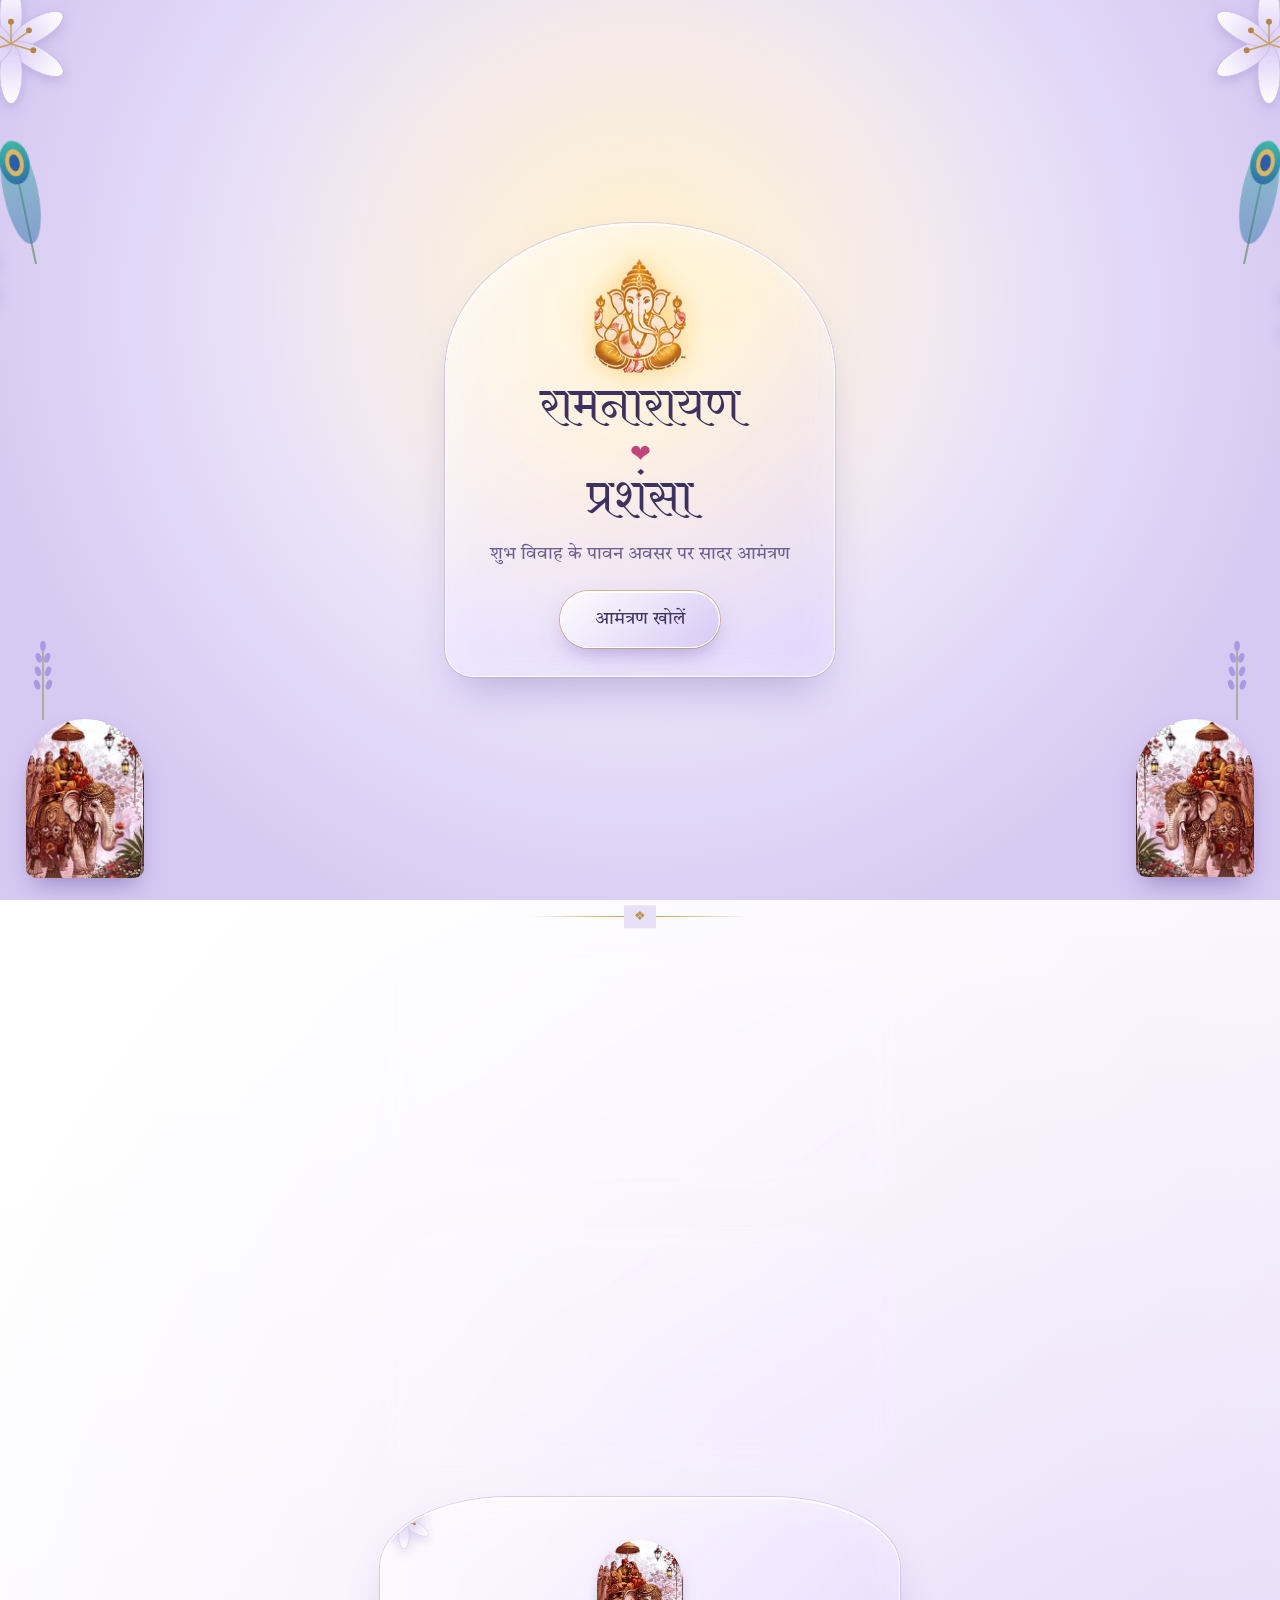
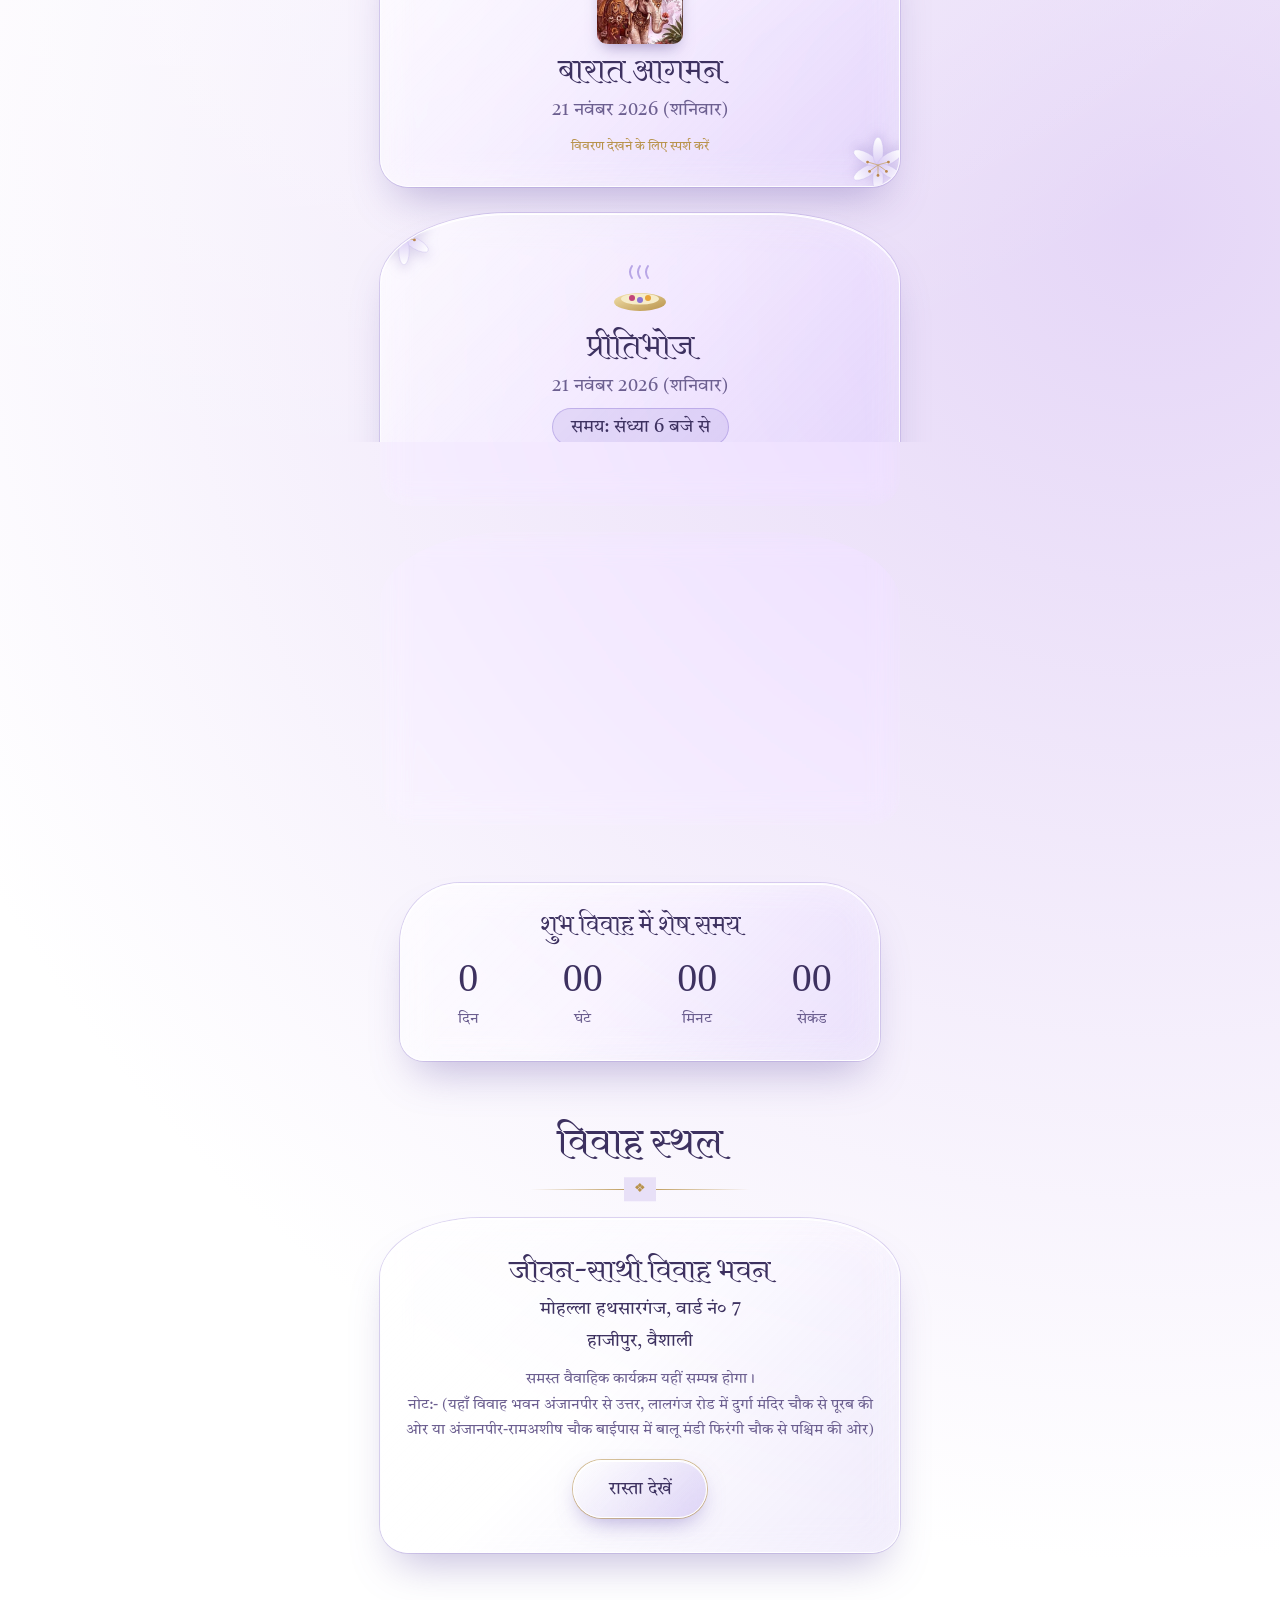
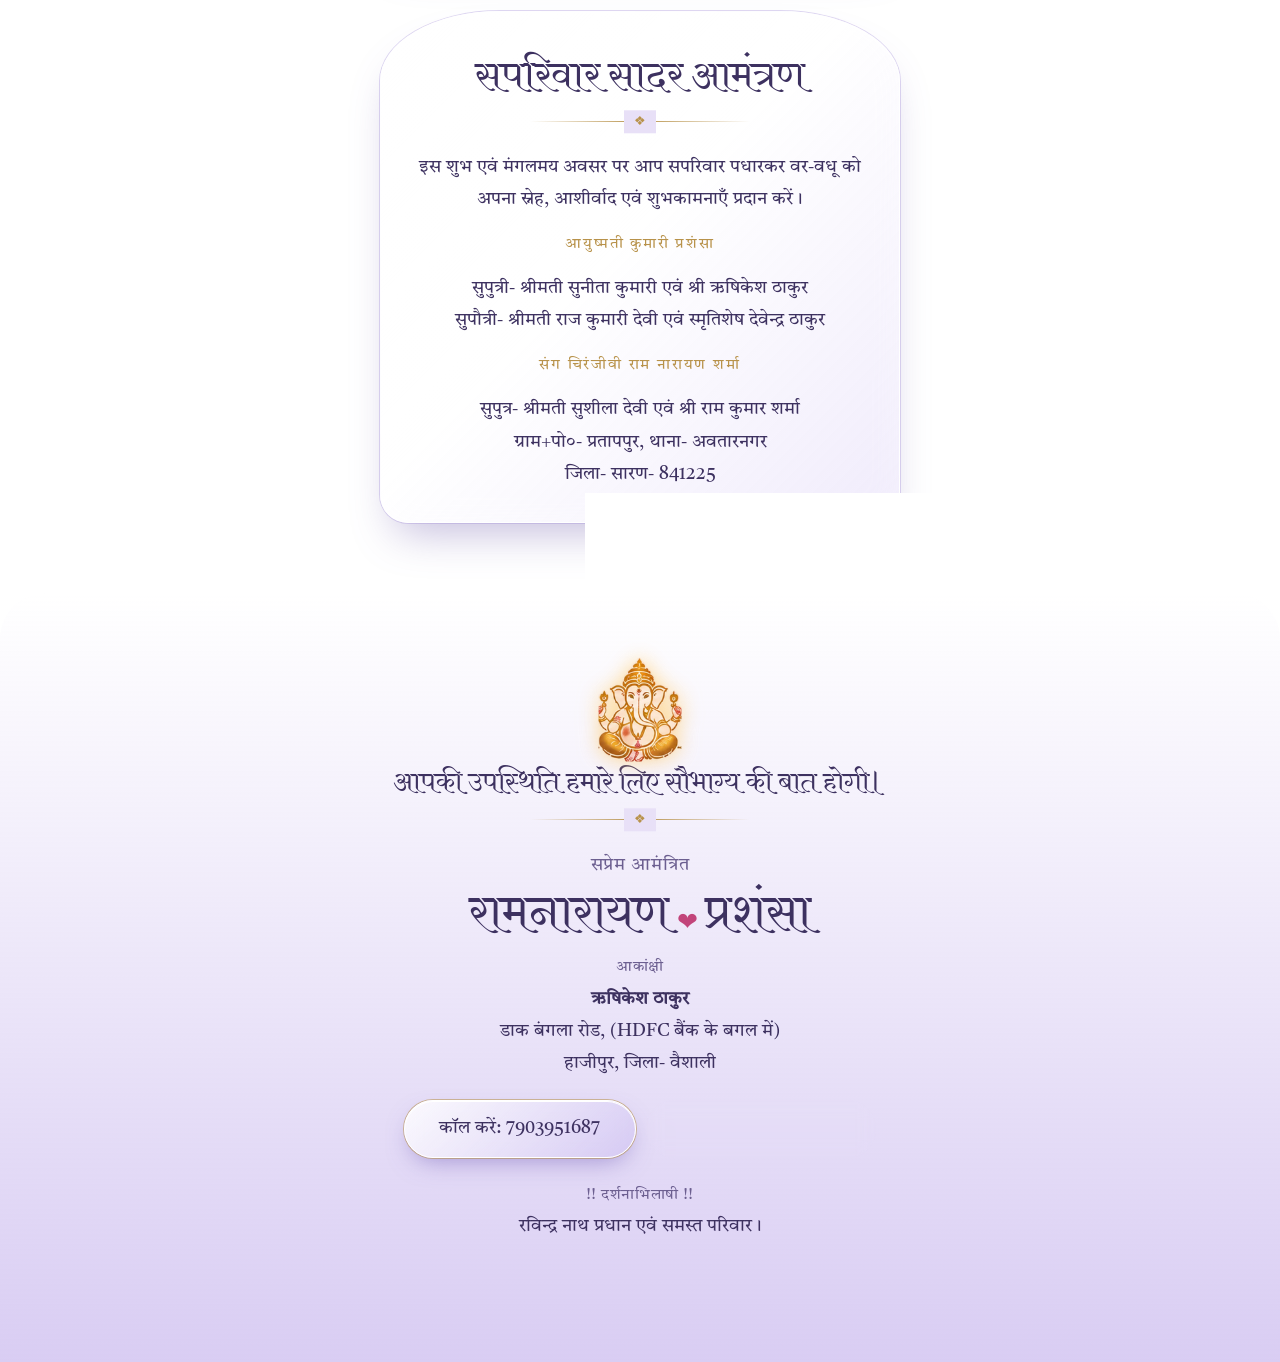
==== prashansa/index.html @ 002653e0 "add prashansa" ====
<!DOCTYPE html>
<html lang="hi">
<head>
<meta charset="utf-8">
<meta name="viewport" content="width=device-width, initial-scale=1, viewport-fit=cover">
<title>रामनारायण ❤ प्रशंसा – शुभ विवाह आमंत्रण</title>
<meta name="description" content="शुभ विवाह के पावन अवसर पर सादर आमंत्रण – रामनारायण ❤ प्रशंसा, 21 नवंबर 2026, हाजीपुर (वैशाली)।">
<meta name="theme-color" content="#d9cdf3">
<link rel="canonical" href="https://www.ramwedsprashansa.in/prashansa/">
<meta property="og:type" content="website">
<meta property="og:url" content="https://www.ramwedsprashansa.in/prashansa/">
<meta property="og:title" content="रामनारायण ❤ प्रशंसा – शुभ विवाह आमंत्रण">
<meta property="og:description" content="शुभ विवाह के पावन अवसर पर सादर आमंत्रण – 21 नवंबर 2026">
<meta property="og:image" content="https://www.ramwedsprashansa.in/prashansa/preview.jpg">
<meta property="og:image:type" content="image/jpeg"><meta property="og:image:width" content="1200"><meta property="og:image:height" content="630">
<meta name="twitter:card" content="summary_large_image">
<meta name="twitter:image" content="https://www.ramwedsprashansa.in/prashansa/preview.jpg">
<link href="https://fonts.googleapis.com/css2?family=Amita:wght@400;700&amp;family=Tiro+Devanagari+Hindi:ital@0;1&amp;display=swap" rel="stylesheet">
<link rel="stylesheet" href="style.css">
</head>
<body>
<svg width="0" height="0" style="position:absolute" aria-hidden="true"><defs>
 <linearGradient id="lg" x1="0" y1="0" x2="0" y2="1"><stop offset="0" stop-color="#fff"/><stop offset="1" stop-color="#d9cbf5"/></linearGradient>
 <linearGradient id="gd" x1="0" y1="0" x2="1" y2="1"><stop offset="0" stop-color="#f3e2ac"/><stop offset="1" stop-color="#b8924a"/></linearGradient>
 <linearGradient id="pg" x1="0" y1="0" x2="0" y2="1"><stop offset="0" stop-color="#3fb7a6"/><stop offset="1" stop-color="#2f6fa8"/></linearGradient>
 <linearGradient id="pb" x1="0" y1="0" x2="0" y2="1"><stop offset="0" stop-color="#3a8fd0"/><stop offset="1" stop-color="#2b4f9c"/></linearGradient>
 <symbol id="lily" viewBox="0 0 100 100"><g stroke="#c9bbee" stroke-width=".7" fill="url(#lg)"><ellipse cx="50" cy="26" rx="9" ry="24"/><ellipse cx="50" cy="26" rx="9" ry="24" transform="rotate(60 50 50)"/><ellipse cx="50" cy="26" rx="9" ry="24" transform="rotate(120 50 50)"/><ellipse cx="50" cy="26" rx="9" ry="24" transform="rotate(180 50 50)"/><ellipse cx="50" cy="26" rx="9" ry="24" transform="rotate(240 50 50)"/><ellipse cx="50" cy="26" rx="9" ry="24" transform="rotate(300 50 50)"/></g><g stroke="#c9a15a" stroke-width="1.2"><path d="M50 50V33M50 50L64 40M50 50L36 40M50 50L67 55M50 50L33 55"/></g><g fill="#b8844a"><circle cx="50" cy="32" r="2.4"/><circle cx="64.5" cy="39" r="2.4"/><circle cx="35.5" cy="39" r="2.4"/><circle cx="68" cy="55" r="2.4"/><circle cx="32" cy="55" r="2.4"/></g></symbol>
 <symbol id="lav" viewBox="0 0 40 100"><path d="M20 100V16" stroke="#8aa070" stroke-width="1.6"/><g fill="#a794e0"><ellipse cx="20" cy="12" rx="3.4" ry="6"/><ellipse cx="15" cy="26" rx="3.4" ry="6" transform="rotate(-20 15 26)"/><ellipse cx="25" cy="26" rx="3.4" ry="6" transform="rotate(20 25 26)"/><ellipse cx="14" cy="42" rx="3.4" ry="6" transform="rotate(-20 14 42)"/><ellipse cx="26" cy="42" rx="3.4" ry="6" transform="rotate(20 26 42)"/><ellipse cx="13" cy="58" rx="3.4" ry="6" transform="rotate(-20 13 58)"/><ellipse cx="27" cy="58" rx="3.4" ry="6" transform="rotate(20 27 58)"/></g></symbol>
 <symbol id="fea" viewBox="0 0 40 120"><path d="M20 120V30" stroke="#6f9a7a" stroke-width="1.4"/><ellipse cx="20" cy="56" rx="15" ry="46" fill="url(#pg)" opacity=".5"/><ellipse cx="20" cy="30" rx="13" ry="19" fill="url(#pg)"/><ellipse cx="20" cy="30" rx="8" ry="12" fill="#d9b765"/><ellipse cx="20" cy="30" rx="4.5" ry="7.5" fill="#2b5fa8"/></symbol>
</defs></svg>

<div id="bar"></div><div id="petals" aria-hidden="true"></div><div id="bfl" aria-hidden="true"></div>

<section id="intro" aria-label="स्वागत">
  <svg class="lily l1"><use href="#lily"/></svg><svg class="lily l2"><use href="#lily"/></svg><svg class="lily l3"><use href="#lily"/></svg><svg class="lily l4"><use href="#lily"/></svg>
  <svg class="lv a" aria-hidden="true"><use href="#lav"/></svg><svg class="lv b" aria-hidden="true"><use href="#lav"/></svg>
  <svg class="fe a" aria-hidden="true"><use href="#fea"/></svg><svg class="fe b" aria-hidden="true"><use href="#fea"/></svg>
  <img class="el a" src="assets/baraat.webp" alt=""><img class="el b" src="assets/baraat.webp" alt="">
  <div class="stage" id="s1">
    <div class="archf glass">
      <img class="gg" src="assets/ganesha-gold.webp" alt="श्री गणेश">
      <h1 class="names"><span>रामनारायण</span><i>❤</i><span>प्रशंसा</span></h1>
      <p class="wel">शुभ विवाह के पावन अवसर पर सादर आमंत्रण</p>
      <button class="btn" id="openBtn" type="button">आमंत्रण खोलें</button>
    </div>
  </div>
  <div class="stage" id="s2" hidden>
    <div class="scard glass">
      <img class="wm" src="assets/ganesha-gold.webp" alt="">
      <h2>हमारे शुभ विवाह की तिथि जानने के लिए यहाँ स्पर्श करें</h2>
      <div class="scratch" id="sc"><div class="reveal"><small>शुभ विवाह</small><b>21 नवंबर 2026</b><span>शनिवार</span></div><canvas id="cv" aria-label="खुरचकर तिथि देखें"></canvas></div>
      <button class="ln" id="rvBtn" type="button">तिथि दिखाएँ</button>
      <div id="after"><p>आइए, इस शुभ अवसर के साक्षी बनें</p><button class="btn" id="full" type="button">पूरा निमंत्रण देखें</button></div>
    </div>
  </div>
</section>

<header class="hero" id="top">
  <img class="gg2 rv" src="assets/ganesha-gold.webp" alt="श्री गणेश">
  <p class="sm rv">श्री गणेशाय नमः</p>
  <h2 class="big rv">सादर आमंत्रण</h2>
  <div class="stg rv">
    <div class="pk a" id="pka"></div><div class="pk b" id="pkb"></div>
    <div class="panel glass" id="panel">
      <h1 class="names"><span data-land>रामनारायण</span><i data-land>❤</i><span data-land>प्रशंसा</span></h1>
      <p>दो दिलों के पावन मिलन के शुभ अवसर पर आपकी गरिमामयी उपस्थिति एवं शुभाशीर्वाद सादर प्रार्थनीय है।</p>
    </div>
  </div>
</header>
<div class="sky" aria-hidden="true"></div>

<nav aria-label="भाग चुनें"><a href="#events">कार्यक्रम</a><a href="#venue">विवाह स्थल</a><a href="#family">परिवार</a></nav>

<main>
  <section class="sec" id="events">
    <h2 class="ttl rv">वधू पक्ष के मांगलिक कार्यक्रम</h2><div class="dv"></div>
    <div class="fns" id="fns"></div>
  </section>
  <section class="sec" id="count">
    <div class="cdp glass rv"><h3 class="big" style="font-size:24px">शुभ विवाह में शेष समय</h3>
      <div class="cd" role="timer" aria-live="off"><div><b id="cd">0</b><span>दिन</span></div><div><b id="ch">0</b><span>घंटे</span></div><div><b id="cm">0</b><span>मिनट</span></div><div><b id="cs">0</b><span>सेकंड</span></div></div></div>
  </section>
  <section class="sec" id="venue">
    <h2 class="ttl rv">विवाह स्थल</h2><div class="dv"></div>
    <article class="ven glass rv"><h3>जीवन-साथी विवाह भवन</h3>
      <p>मोहल्ला हथसारगंज, वार्ड नं० 7<br>हाजीपुर, वैशाली</p>
      <p class="n">समस्त वैवाहिक कार्यक्रम यहीं सम्पन्न होगा।<br>नोट:- (यहाँ विवाह भवन अंजानपीर से उत्तर, लालगंज रोड में दुर्गा मंदिर चौक से पूरब की ओर या अंजानपीर-रामअशीष चौक बाईपास में बालू मंडी फिरंगी चौक से पश्चिम की ओर)</p>
      <a class="btn" id="dir" target="_blank" rel="noopener" href="#">रास्ता देखें</a></article>
  </section>
  <section class="sec" id="family">
    <article class="fam glass rv"><h2 class="ttl">सपरिवार सादर आमंत्रण</h2><div class="dv"></div>
      <p>इस शुभ एवं मंगलमय अवसर पर आप सपरिवार पधारकर वर-वधू को अपना स्नेह, आशीर्वाद एवं शुभकामनाएँ प्रदान करें।</p>
      <small>आयुष्मती कुमारी प्रशंसा</small><p>सुपुत्री- श्रीमती सुनीता कुमारी एवं श्री ऋषिकेश ठाकुर<br>सुपौत्री- श्रीमती राज कुमारी देवी एवं स्मृतिशेष देवेन्द्र ठाकुर</p>
      <small>संग चिरंजीवी राम नारायण शर्मा</small><p>सुपुत्र- श्रीमती सुशीला देवी एवं श्री राम कुमार शर्मा<br>ग्राम+पो०- प्रतापपुर, थाना- अवतारनगर<br>जिला- सारण- 841225</p>
    </article>
  </section>
</main>

<footer class="close">
  <img class="gg2 rv" src="assets/ganesha-gold.webp" alt="श्री गणेश">
  <h2 class="big rv" style="font-size:26px">आपकी उपस्थिति हमारे लिए सौभाग्य की बात होगी।</h2>
  <div class="dv"></div>
  <p class="sm rv">सप्रेम आमंत्रित</p>
  <h1 class="names rv"><span>रामनारायण</span><i>❤</i><span>प्रशंसा</span></h1>
  <p class="rv"><small class="sm">आकांक्षी</small><br><b>ऋषिकेश ठाकुर</b><br>डाक बंगला रोड, (HDFC बैंक के बगल में)<br>हाजीपुर, जिला- वैशाली</p>
  <div class="acts rv" id="acts"></div>
  <p class="rv"><small class="sm">!! दर्शनाभिलाषी !!</small><br>रविन्द्र नाथ प्रधान एवं समस्त परिवार।</p>
</footer>

<button id="cue" type="button" aria-label="नीचे जाएँ" hidden><span>नीचे देखें</span><svg width="22" height="22" viewBox="0 0 24 24" fill="none" stroke="currentColor" stroke-width="2.2" stroke-linecap="round" stroke-linejoin="round" aria-hidden="true"><path d="M6 7l6 6 6-6M6 13l6 6 6-6"/></svg></button>
<button id="mus" type="button" aria-label="संगीत चलाएँ" hidden>🔇</button>
<script src="script.js"></script>
</body>
</html>
---- prashansa/style.css ----
/* प्रशंसा संग रामनारायण – वधू पक्ष | lavender glass theme. Edit colours in :root */
:root{--lav:#e9e2f8;--lav2:#d9cdf3;--vio:#8c75d4;--plum:#3d3160;--soft:#6c5f90;--gold:#b8924a;--rose:#c2447a;
--hd:"Amita","Tiro Devanagari Hindi",Georgia,serif;--tx:"Tiro Devanagari Hindi","Noto Serif Devanagari",Georgia,serif;
color-scheme:light;box-sizing:border-box;padding-top:env(safe-area-inset-top,0px);padding-bottom:env(safe-area-inset-bottom,0px)}
*,*::before,*::after{box-sizing:inherit}
html{scroll-behavior:smooth;scroll-padding-top:64px;overflow-x:hidden}
body{margin:0;font:400 18px/1.8 var(--tx);color:var(--plum);overflow-x:hidden;background:radial-gradient(circle at 15% 8%,#fff 0,transparent 40%),radial-gradient(circle at 90% 40%,#e5d6f7 0,transparent 45%),linear-gradient(180deg,#efe9fb,#e2d9f5 50%,#f1ecfb) fixed}
h1,h2,h3,p{margin:0}
:focus-visible{outline:3px solid var(--vio);outline-offset:3px}
.glass{position:relative;overflow:hidden;background:linear-gradient(135deg,rgba(255,255,255,.62),rgba(255,255,255,.14) 46%,rgba(206,190,244,.3));backdrop-filter:blur(14px) saturate(1.3);-webkit-backdrop-filter:blur(14px) saturate(1.3);border:1px solid rgba(255,255,255,.85);box-shadow:inset 0 1px 0 #fff,inset 0 0 34px rgba(255,255,255,.3),0 0 0 1px rgba(160,140,215,.35),0 24px 44px -16px rgba(100,80,165,.4)}
.glass::after{content:"";position:absolute;top:-20%;bottom:-20%;left:-60%;width:40%;background:linear-gradient(100deg,transparent,rgba(255,255,255,.55),transparent);transform:skewX(-18deg);animation:sweep 7s ease-in-out infinite;pointer-events:none}
@keyframes sweep{0%,55%{left:-60%}100%{left:130%}}
.btn{display:inline-block;padding:.65em 1.9em;border-radius:999px;font:inherit;font-size:18px;color:var(--plum);text-decoration:none;cursor:pointer;background:linear-gradient(135deg,rgba(255,255,255,.85),rgba(200,185,240,.5));border:1px solid #fff;box-shadow:0 0 0 1px rgba(184,146,74,.55),0 10px 24px -8px rgba(106,85,181,.55),inset 0 1px 0 #fff;backdrop-filter:blur(8px);transition:transform .2s}
.btn:active{transform:scale(.96)}
/* ===== intro ===== */
#intro{user-select:none;-webkit-user-select:none;position:fixed;inset:0;z-index:60;overflow:hidden;display:grid;place-items:center;background:radial-gradient(circle at 50% 34%,#fff 0,#efe8fc 34%,#d6c9f2 78%);transition:opacity 1.2s,transform 1.2s,filter 1.2s}
#intro::before{content:"";position:absolute;inset:0;background:radial-gradient(circle at 50% 30%,rgba(255,232,180,.65),transparent 46%);animation:fadein 2.2s both}
#intro.leave{opacity:0;transform:scale(1.12);filter:blur(10px);pointer-events:none}#intro.gone{display:none}
.stage{position:relative;z-index:3;width:min(92vw,390px);text-align:center;transition:opacity .7s,transform .7s,filter .7s}
.stage.out{opacity:0;transform:scale(.94);filter:blur(6px);pointer-events:none}.stage[hidden]{display:none}
.archf{padding:34px 20px 28px;border-radius:190px 190px 28px 28px/150px 150px 28px 28px;animation:rise 1.2s .2s both}
.gg{display:block;width:92px;margin:0 auto 6px;animation:rise 1.4s .5s both,aura 3.5s 2s ease-in-out infinite alternate;filter:drop-shadow(0 0 12px rgba(255,205,110,.8))}
.names{font:400 clamp(34px,10.5vw,46px)/1.3 var(--hd);color:var(--plum);margin:.1em 0}
.names span{display:block;animation:rise 1.2s 1.7s both}.names span+i+span{animation-delay:2.1s}
.names i{display:block;font-style:normal;font-size:.55em;color:var(--rose);animation:beat 1.6s 2.4s ease-in-out infinite}
.wel{color:var(--soft);margin:.4em 0 1.1em;animation:rise 1.2s 2.5s both}
.stage .btn{animation:rise 1.2s 3s both}
.lily{position:absolute;width:clamp(74px,23vw,124px);height:auto;aspect-ratio:1;z-index:2;animation:bloom 1.8s both;filter:drop-shadow(0 4px 6px rgba(110,90,170,.25))}
.l1{top:-2vh;left:-4vw;animation-delay:1s}.l2{top:-2vh;right:-4vw;animation-delay:1.2s}.l3{top:26%;left:-6vw;width:clamp(50px,15vw,84px);animation-delay:1.5s}.l4{top:30%;right:-6vw;width:clamp(50px,15vw,84px);animation-delay:1.7s}
.lv{position:absolute;bottom:20%;width:34px;height:84px;opacity:.9;z-index:2;animation:bloom 2s 2s both}.lv.a{left:2vw}.lv.b{right:2vw}
.fe{position:absolute;top:14%;width:46px;height:138px;z-index:2;transform-origin:50% 100%;animation:fadein 2s 1.4s both,fsway 6s ease-in-out infinite alternate}.fe.a{left:1vw;rotate:-12deg}.fe.b{right:1vw;rotate:12deg;scale:-1 1}
.el{position:absolute;bottom:2.5vh;width:clamp(78px,24vw,118px);z-index:2;border-radius:60px 60px 10px 10px;box-shadow:0 12px 24px -8px rgba(80,60,140,.5);transform-origin:50% 100%;animation:fadein 2s 2.2s both,esway 5s ease-in-out infinite alternate}.el.a{left:2vw}.el.b{right:2vw;scale:-1 1}
.scard{padding:30px 22px 26px;border-radius:40px 40px 28px 28px}
.scard h2{font:400 21px/1.5 var(--hd);margin-bottom:12px}
.wm{position:absolute;left:50%;top:50%;width:62%;translate:-50% -50%;opacity:.1;pointer-events:none}
.scratch{position:relative;width:min(70vw,280px);height:150px;margin:6px auto 4px;border-radius:20px;overflow:hidden;box-shadow:0 0 0 2px rgba(184,146,74,.6),0 12px 26px -10px rgba(80,60,140,.5)}
.reveal{position:absolute;inset:0;display:flex;flex-direction:column;align-items:center;justify-content:center;background:radial-gradient(circle,#fff,#efe6ff);line-height:1.35}
.reveal small{color:var(--rose);letter-spacing:.1em}.reveal b{font:400 30px/1.3 var(--hd)}.reveal span{color:var(--soft)}
#cv{position:absolute;inset:0;width:100%;height:100%;touch-action:none;cursor:grab;transition:opacity .8s}
.scratch.done{animation:zoom 1.2s ease both}
.pt{position:absolute;left:50%;top:50%;width:7px;height:7px;border-radius:50%;background:radial-gradient(#fff,#e3bd68);animation:burst 1.4s ease-out forwards;pointer-events:none}
#after{margin-top:14px;display:none}#after.show{display:block;animation:rise 1s both}#after .btn{animation:none}#after p{margin-bottom:12px}
.ln{background:none;border:0;color:var(--soft);text-decoration:underline;font:inherit;font-size:15px;padding:8px;cursor:pointer}
@keyframes fadein{from{opacity:0}}@keyframes rise{from{opacity:0;translate:0 18px;filter:blur(4px)}}
@keyframes bloom{from{opacity:0;scale:.2;rotate:-40deg}}@keyframes aura{to{filter:drop-shadow(0 0 22px rgba(255,205,110,1))}}
@keyframes beat{50%{scale:1.25}}@keyframes zoom{40%{scale:1.1}}@keyframes burst{to{opacity:0;transform:translate(var(--x),var(--y)) scale(.4)}}
@keyframes fsway{to{rotate:-2deg}}@keyframes esway{to{rotate:1.6deg;translate:0 -3px}}
/* ===== page ===== */
#bar{position:fixed;left:0;top:0;height:3px;width:0;background:linear-gradient(90deg,var(--vio),var(--gold));z-index:50}
#petals{position:fixed;inset:0;overflow:hidden;pointer-events:none;z-index:2}
.pl{position:absolute;top:-30px;opacity:0;border-radius:70% 0 70% 0;animation:pf linear infinite}
@keyframes pf{0%{transform:translate3d(0,-5vh,0) rotate(0);opacity:0}12%{opacity:.5}88%{opacity:.35}100%{transform:translate3d(var(--dx),108vh,0) rotate(var(--r));opacity:0}}
#bfl{position:fixed;inset:0;pointer-events:none;z-index:3}
.bf{position:absolute;left:0;top:0;width:46px;height:46px;padding:6px;pointer-events:auto;cursor:pointer;touch-action:manipulation;will-change:transform}
.bf svg{display:block;width:100%;height:100%;color:var(--c)}
.wl,.wr{transform-box:view-box;transform-origin:20px 20px;animation:flap .24s ease-in-out infinite alternate}@keyframes flap{to{transform:scaleX(.28)}}
.bf.rest .wl,.bf.rest .wr{animation-duration:.9s}
.hero,main,footer{position:relative;z-index:1}
.hero{max-width:560px;margin:0 auto;padding:40px 22px 90px;text-align:center;overflow-x:clip}
.sky{height:110px;margin-top:-110px;position:relative;z-index:0;pointer-events:none;background:url("data:image/svg+xml,%3Csvg xmlns='http://www.w3.org/2000/svg' viewBox='0 0 400 120' preserveAspectRatio='none'%3E%3Cg fill='%23a897d8' fill-opacity='.24'%3E%3Cpath d='M0 120V80h30V60q10-18 20 0v20h20V40q15-30 30 0v40h30V70q8-14 16 0v10h14V50q20-34 40 0v30h30V62q9-16 18 0v18h24V44q16-30 32 0v36h30V70q8-12 16 0v10h20v40z'/%3E%3C/g%3E%3C/svg%3E") bottom/100% 100% no-repeat}
.gg2{width:70px;display:block;margin:0 auto 4px;filter:drop-shadow(0 0 10px rgba(255,205,110,.7))}
.sm{color:var(--soft);letter-spacing:.04em}.big{font:400 clamp(34px,10vw,46px)/1.4 var(--hd);color:var(--plum)}
.stg{position:relative;margin-top:26px}
.panel{position:relative;z-index:1;padding:44px 22px 70px;border-radius:150px 150px 30px 30px/110px 110px 30px 30px}
.panel .names{font-size:clamp(38px,12vw,56px)}.panel .names span,.panel .names i{animation:none}
.panel .names i{animation:beat 1.6s ease-in-out infinite}
.panel p{color:var(--soft);margin-top:.8em}
.pk{position:absolute;bottom:-46px;width:clamp(100px,30vw,150px);z-index:2;pointer-events:none}.pk.a{left:-2px}.pk.b{right:-2px;scale:-1 1}.pk svg{display:block;width:100%}
.tail{transform-box:view-box;transform-origin:100px 150px;animation:tsway 6s ease-in-out infinite alternate}@keyframes tsway{to{transform:rotate(3deg)}}
.hd{transform-box:view-box;transform-origin:100px 150px;animation:hmove 8s ease-in-out infinite}@keyframes hmove{0%,100%{transform:rotate(0)}30%{transform:rotate(-5deg)}60%{transform:rotate(4deg)}}
.eye{transform-box:fill-box;transform-origin:center;animation:blink 5s infinite}@keyframes blink{0%,94%,100%{transform:scaleY(1)}97%{transform:scaleY(.1)}}
nav{position:sticky;top:0;z-index:20;display:flex;gap:8px;justify-content:center;padding:calc(env(safe-area-inset-top,0px) + 8px) 12px 8px;background:rgba(239,233,251,.82);backdrop-filter:blur(8px);-webkit-backdrop-filter:blur(8px);border-bottom:1px solid rgba(160,140,215,.4)}
nav a{padding:5px 16px;border:1px solid rgba(160,140,215,.6);border-radius:999px;color:var(--plum);text-decoration:none;font-size:16px;background:rgba(255,255,255,.5)}
.sec{max-width:560px;margin:0 auto;padding:58px 20px 0}
.ttl{text-align:center;font:400 clamp(28px,8vw,38px)/1.4 var(--hd);color:var(--plum)}
.dv{height:14px;margin:10px auto 22px;width:min(220px,60%);background:linear-gradient(90deg,transparent,var(--gold),transparent) center/100% 1px no-repeat;position:relative}.dv::after{content:"❖";position:absolute;left:50%;top:50%;transform:translate(-50%,-50%);padding:0 10px;color:var(--gold);font-size:13px;background:#e8e0f7}
.fns{display:grid;gap:26px}
.card{--rx:0deg;--ry:0deg;padding:42px 24px 28px;text-align:center;cursor:pointer;border-radius:130px 130px 28px 28px/70px 70px 28px 28px;transform:perspective(800px) rotateX(var(--rx)) rotateY(var(--ry));transition:transform .35s ease}
.card .lily{width:58px;animation:none}.c1{top:-6px;left:-6px}.c2{bottom:-8px;right:-8px;rotate:180deg}
.ic{display:block;width:64px;height:64px;margin:0 auto 8px}span.ic{width:86px;height:104px}.ic img{width:86px;height:104px;object-fit:cover;object-position:50% 22%;border-radius:43px 43px 10px 10px;box-shadow:0 8px 16px -6px rgba(80,60,140,.5);animation:esway 4s ease-in-out infinite alternate}
.card h3{font:400 clamp(24px,7vw,30px)/1.4 var(--hd)}.card .d{color:var(--soft)}.card .tm{display:inline-block;margin-top:.3em;padding:.1em 1em;border-radius:999px;background:rgba(140,117,212,.16);border:1px solid rgba(140,117,212,.4)}
.more{display:grid;grid-template-rows:0fr;transition:grid-template-rows .5s ease}.card.open .more{grid-template-rows:1fr}.more>div{overflow:hidden}.more p{padding-top:12px;color:var(--soft);font-size:16.5px;line-height:1.7}.hint{display:block;margin-top:8px;font-size:13px;color:var(--gold)}
.fl{animation:flick 1.4s ease-in-out infinite alternate;transform-box:fill-box;transform-origin:50% 100%}@keyframes flick{to{transform:scale(1.15,.88) rotate(3deg)}}
.sw{transform-box:fill-box;transform-origin:50% 100%;animation:fsway 3s ease-in-out infinite alternate}.st{animation:steam 2.6s ease-in-out infinite}@keyframes steam{0%{opacity:0;transform:translateY(4px)}50%{opacity:.8}100%{opacity:0;transform:translateY(-6px)}}
.cdp{max-width:480px;margin:0 auto;padding:26px 14px;text-align:center;border-radius:60px 60px 24px 24px}
.cd{display:grid;grid-template-columns:repeat(4,1fr);gap:8px;margin-top:10px}.cd b{display:block;font:400 clamp(28px,8.5vw,40px)/1.2 Georgia,serif;color:var(--plum)}.cd span{font-size:15px;color:var(--soft)}
.ven{padding:34px 24px;text-align:center;border-radius:100px 100px 28px 28px/60px 60px 28px 28px}.ven h3{font:400 28px/1.4 var(--hd)}.ven .n{font-size:15px;color:var(--soft);margin:10px 0 16px;line-height:1.7}
.fam{padding:40px 24px 32px;text-align:center;border-radius:120px 120px 28px 28px/70px 70px 28px 28px}.fam p{margin-top:.8em}.fam small{display:block;color:var(--gold);letter-spacing:.12em;margin-top:1em}
.close{margin-top:70px;padding:64px 22px 120px;text-align:center;background:linear-gradient(180deg,rgba(255,255,255,.4),#d9cdf3);border-radius:46px 46px 0 0}
.close>*{max-width:520px;margin-left:auto;margin-right:auto}.close .gg2{width:84px}.close .names{font-size:clamp(34px,10vw,46px)}.close .names span,.close .names i{animation:none}.close .names i{display:inline;margin:0 .3em;animation:beat 1.6s infinite}.close .names span{display:inline}
.acts{display:flex;flex-wrap:wrap;gap:10px;justify-content:center;margin:20px auto}
#cue{position:fixed;left:50%;bottom:calc(env(safe-area-inset-bottom,0px) + 22px);transform:translateX(-50%);z-index:35;display:flex;flex-direction:column;align-items:center;padding:7px 20px 5px;border:1px solid #fff;border-radius:999px;background:rgba(255,255,255,.55);backdrop-filter:blur(10px);color:var(--plum);font:400 14px var(--tx);cursor:pointer;box-shadow:0 8px 22px -8px rgba(80,60,140,.5);animation:cueb 5s ease-in-out infinite}
@keyframes cueb{0%,78%,100%{transform:translate(-50%,0)}83%{transform:translate(-50%,-10px)}88%{transform:translate(-50%,0)}93%{transform:translate(-50%,-6px)}}
#cue[hidden],#mus[hidden]{display:none}
#mus{position:fixed;right:14px;bottom:calc(env(safe-area-inset-bottom,0px) + 14px);z-index:36;width:48px;height:48px;border-radius:50%;border:1px solid #fff;background:rgba(255,255,255,.6);backdrop-filter:blur(10px);font-size:20px;cursor:pointer;box-shadow:0 6px 16px -6px rgba(80,60,140,.5)}
.rv{opacity:0;transform:translateY(22px);transition:opacity .9s ease,transform .9s ease}.rv.in{opacity:1;transform:none}
@media (prefers-reduced-motion:reduce){*,*::before,*::after{animation:none!important;transition-duration:.01ms!important;scroll-behavior:auto!important}.rv{opacity:1;transform:none}#petals,#bfl{display:none}}
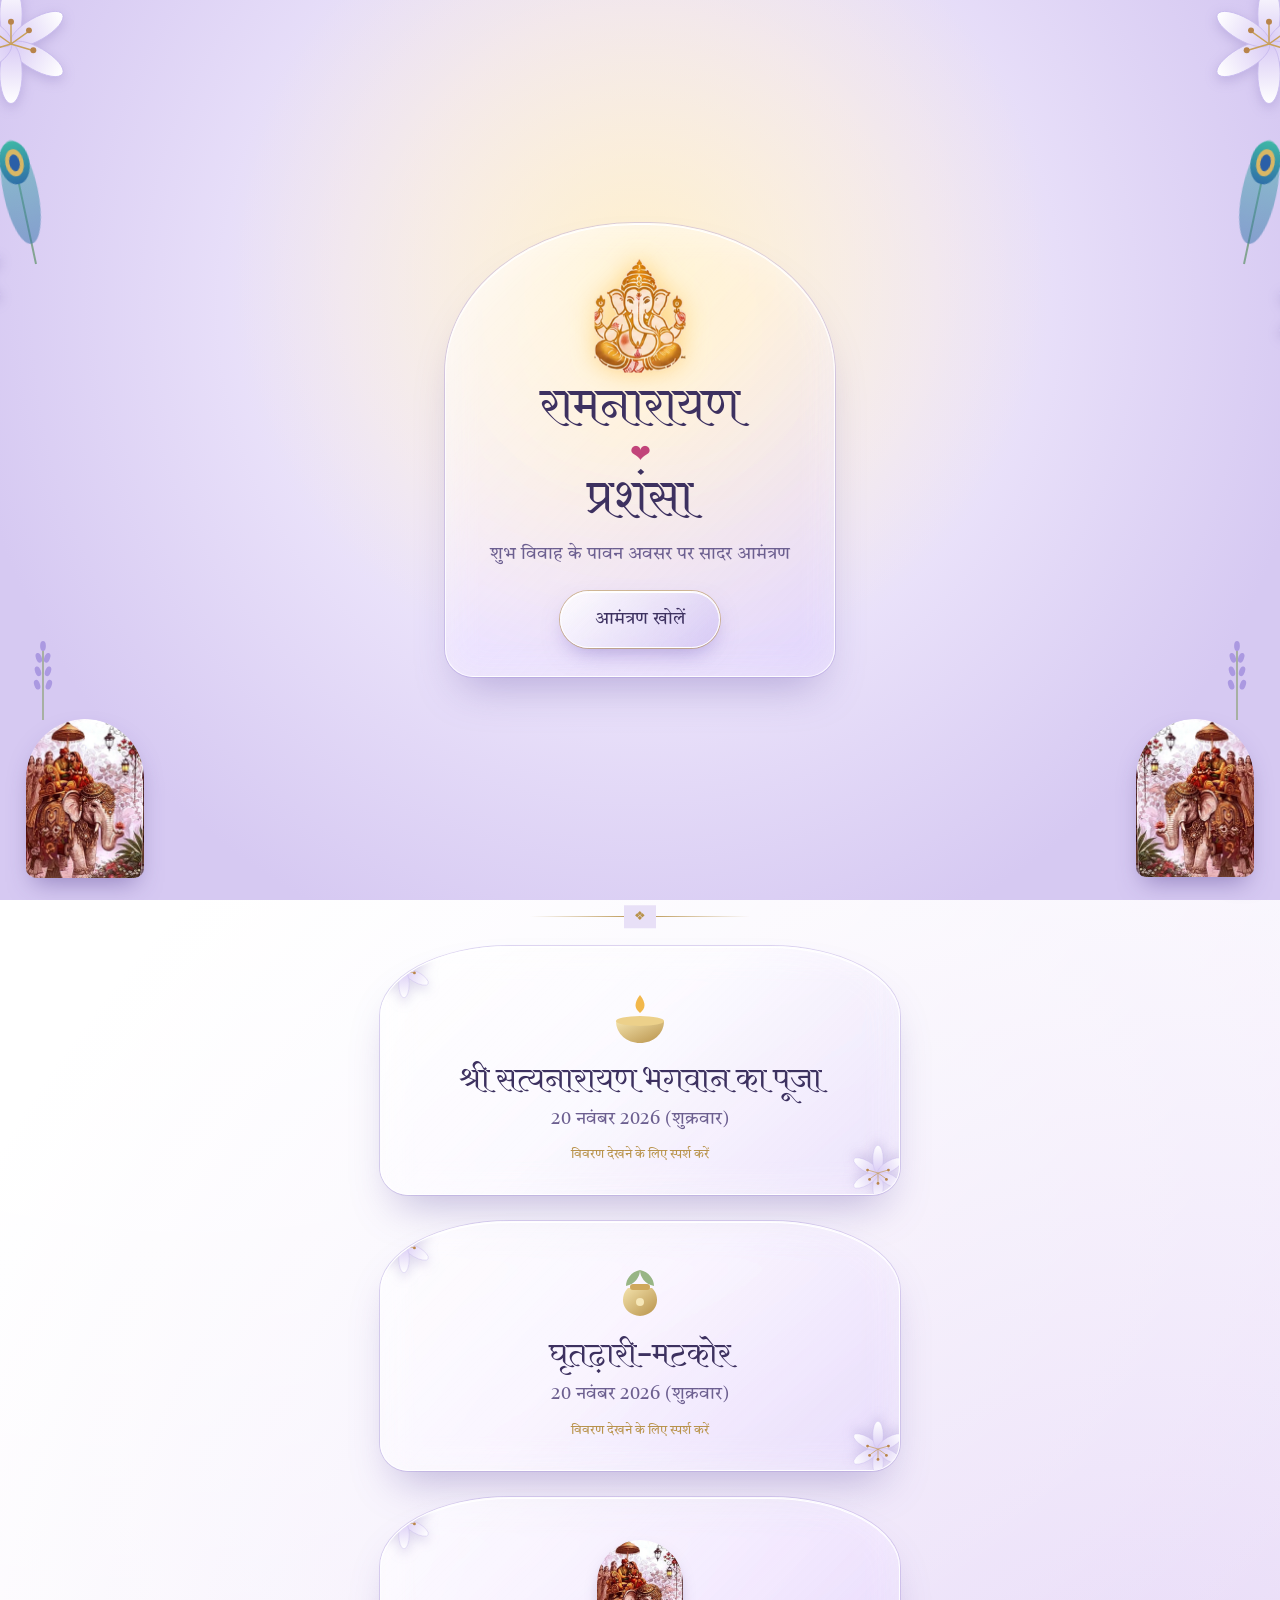
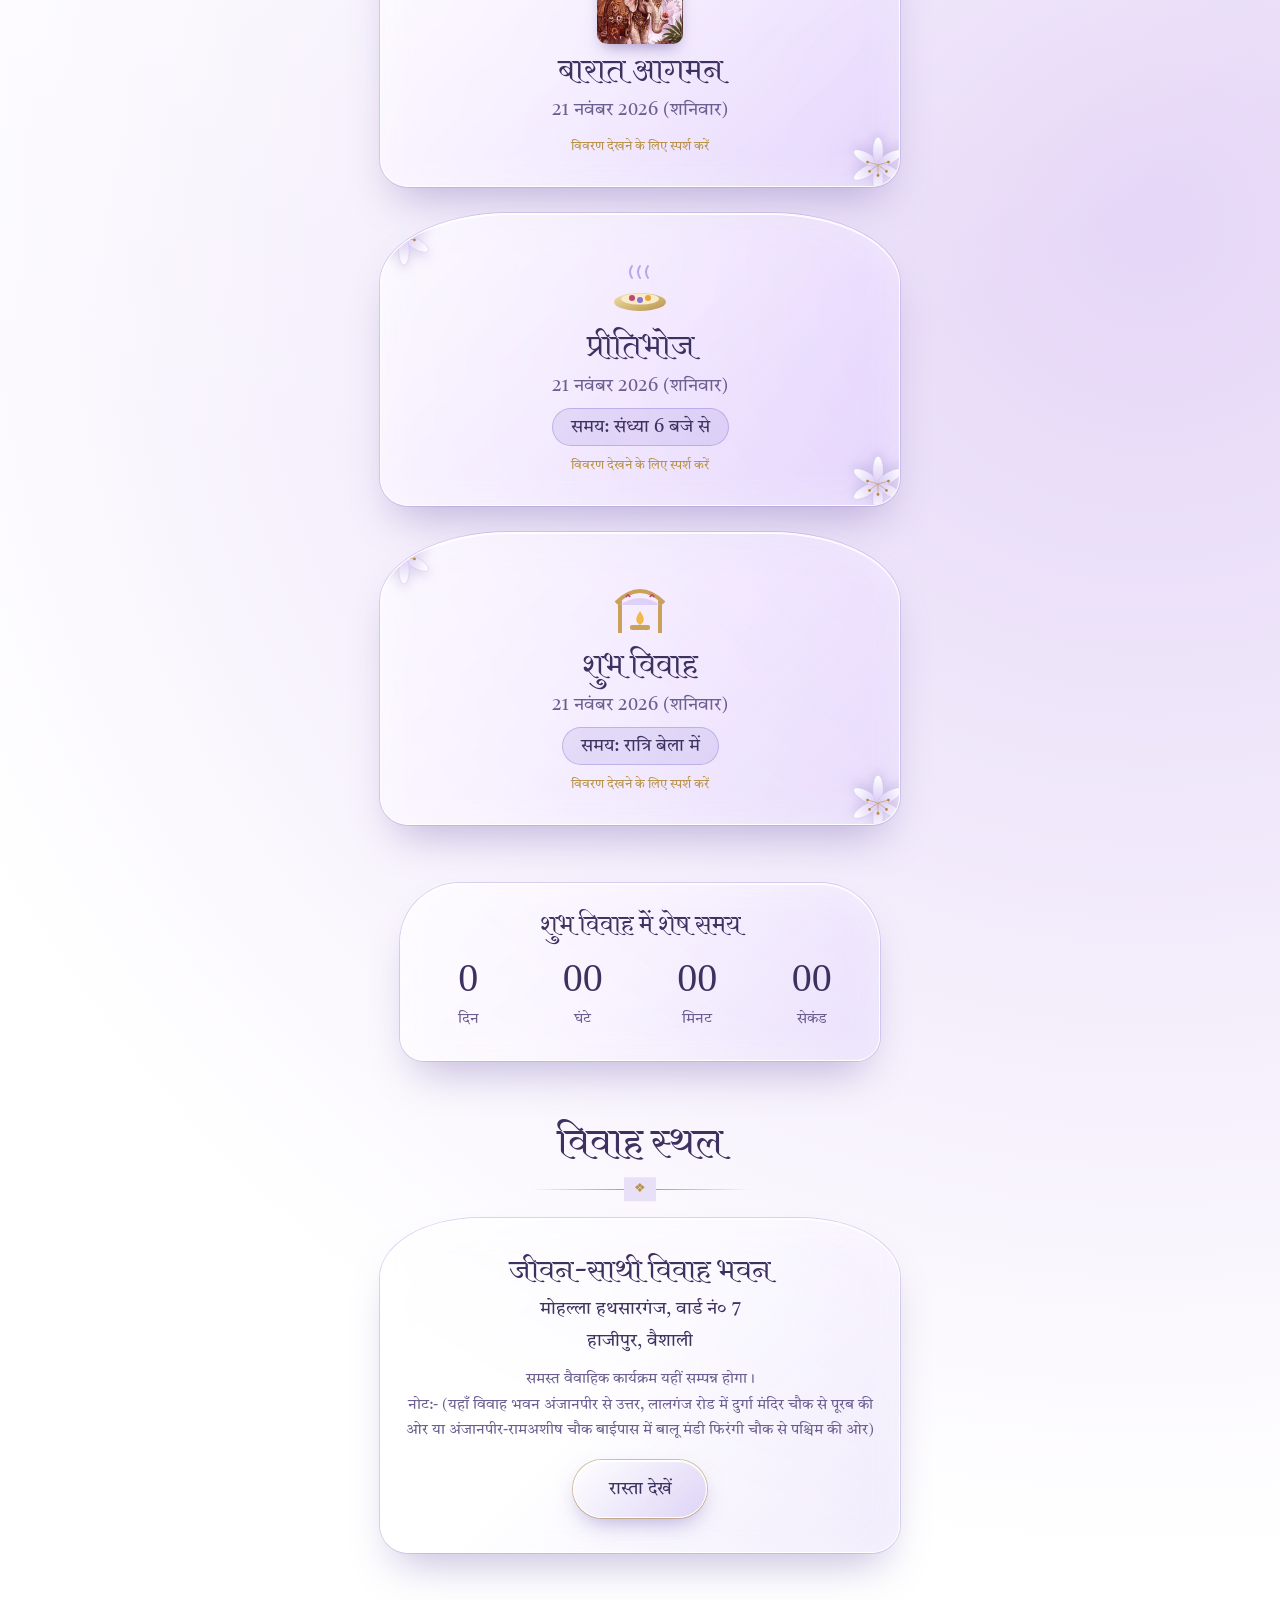
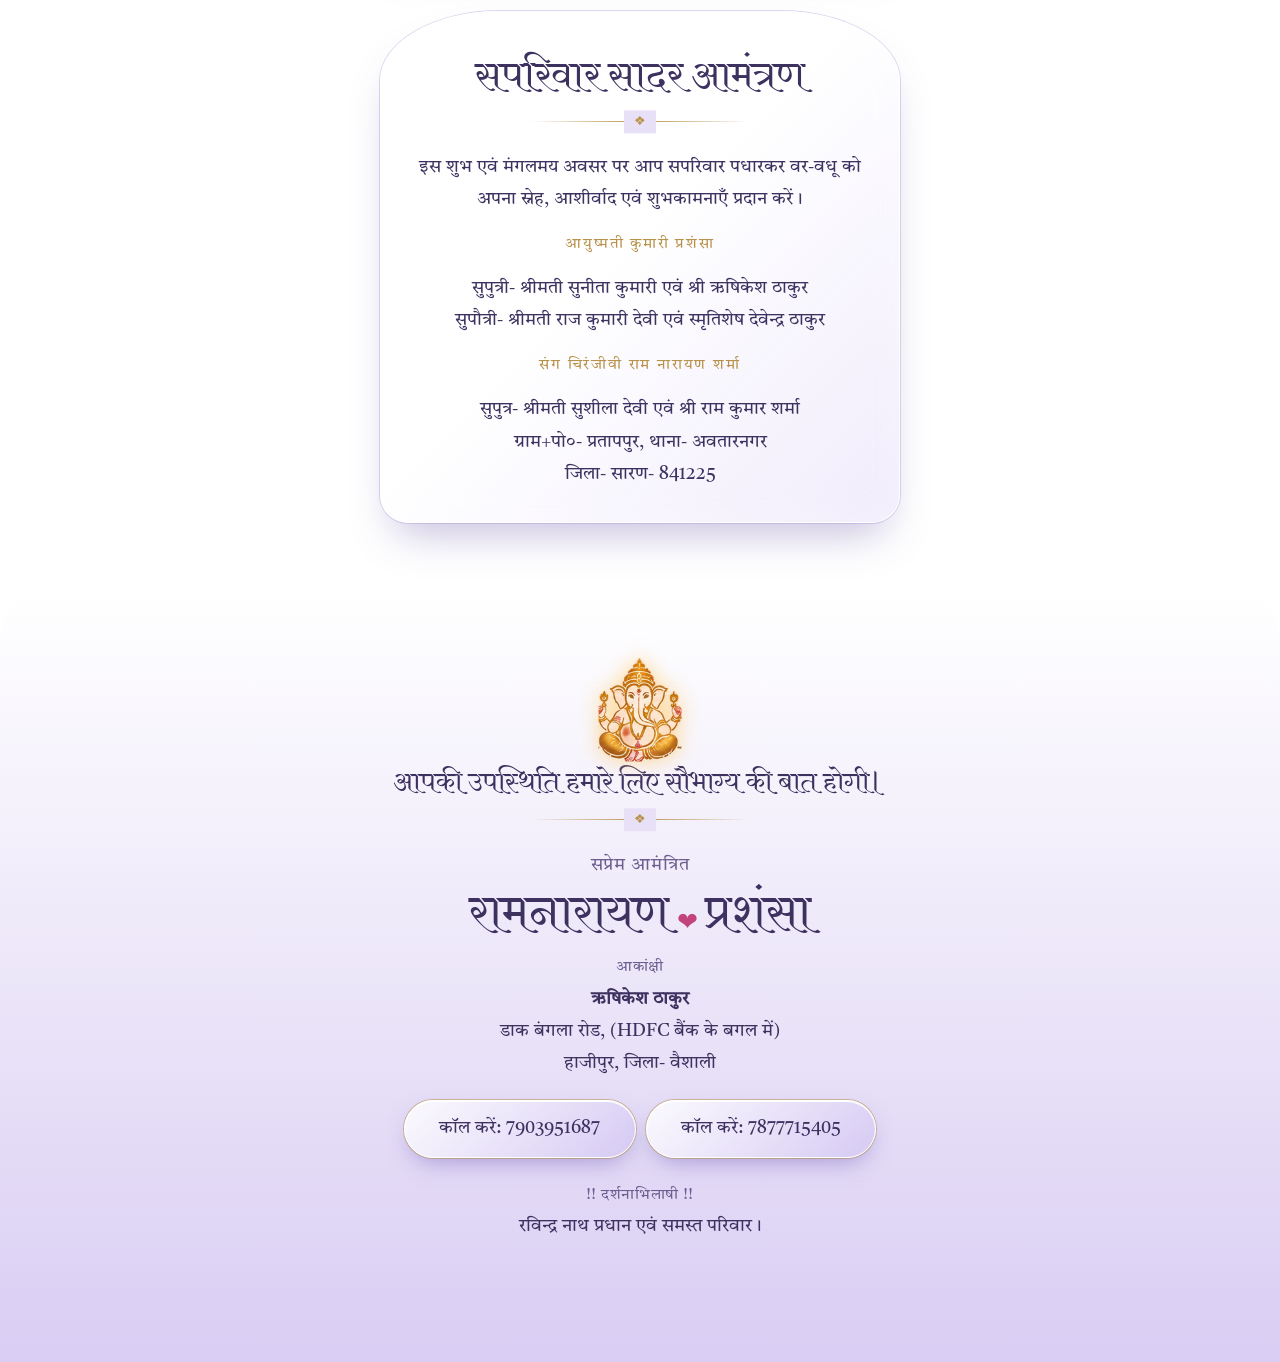
==== commit 66a0e8f6: "add p index" ====
--- a/prashansa/index.html
+++ b/prashansa/index.html
@@ -3,6 +3,7 @@
 <head>
 <meta charset="utf-8">
 <meta name="viewport" content="width=device-width, initial-scale=1, viewport-fit=cover">
+<script>/* /prashansa -> /prashansa/ so style.css, script.js and assets/ always load (any host) */(function(){var p=location.pathname;if(p.charAt(p.length-1)!=="/"&&!/\.[a-z0-9]+$/i.test(p))location.replace(p+"/"+location.search+location.hash)})()</script>
 <title>रामनारायण ❤ प्रशंसा – शुभ विवाह आमंत्रण</title>
 <meta name="description" content="शुभ विवाह के पावन अवसर पर सादर आमंत्रण – रामनारायण ❤ प्रशंसा, 21 नवंबर 2026, हाजीपुर (वैशाली)।">
 <meta name="theme-color" content="#d9cdf3">
@@ -16,7 +17,104 @@
 <meta name="twitter:card" content="summary_large_image">
 <meta name="twitter:image" content="https://www.ramwedsprashansa.in/prashansa/preview.jpg">
 <link href="https://fonts.googleapis.com/css2?family=Amita:wght@400;700&amp;family=Tiro+Devanagari+Hindi:ital@0;1&amp;display=swap" rel="stylesheet">
-<link rel="stylesheet" href="style.css">
+<style>/* प्रशंसा संग रामनारायण – वधू पक्ष | lavender glass theme. Edit colours in :root */
+:root{--lav:#e9e2f8;--lav2:#d9cdf3;--vio:#8c75d4;--plum:#3d3160;--soft:#6c5f90;--gold:#b8924a;--rose:#c2447a;
+--hd:"Amita","Tiro Devanagari Hindi",Georgia,serif;--tx:"Tiro Devanagari Hindi","Noto Serif Devanagari",Georgia,serif;
+color-scheme:light;box-sizing:border-box;padding-top:env(safe-area-inset-top,0px);padding-bottom:env(safe-area-inset-bottom,0px)}
+*,*::before,*::after{box-sizing:inherit}
+html{scroll-behavior:smooth;scroll-padding-top:64px;overflow-x:hidden}
+body{margin:0;font:400 18px/1.8 var(--tx);color:var(--plum);overflow-x:hidden;background:radial-gradient(circle at 15% 8%,#fff 0,transparent 40%),radial-gradient(circle at 90% 40%,#e5d6f7 0,transparent 45%),linear-gradient(180deg,#efe9fb,#e2d9f5 50%,#f1ecfb) fixed}
+h1,h2,h3,p{margin:0}
+:focus-visible{outline:3px solid var(--vio);outline-offset:3px}
+.glass{position:relative;overflow:hidden;background:linear-gradient(135deg,rgba(255,255,255,.62),rgba(255,255,255,.14) 46%,rgba(206,190,244,.3));backdrop-filter:blur(14px) saturate(1.3);-webkit-backdrop-filter:blur(14px) saturate(1.3);border:1px solid rgba(255,255,255,.85);box-shadow:inset 0 1px 0 #fff,inset 0 0 34px rgba(255,255,255,.3),0 0 0 1px rgba(160,140,215,.35),0 24px 44px -16px rgba(100,80,165,.4)}
+.glass::after{content:"";position:absolute;top:-20%;bottom:-20%;left:-60%;width:40%;background:linear-gradient(100deg,transparent,rgba(255,255,255,.55),transparent);transform:skewX(-18deg);animation:sweep 7s ease-in-out infinite;pointer-events:none}
+@keyframes sweep{0%,55%{left:-60%}100%{left:130%}}
+.btn{display:inline-block;padding:.65em 1.9em;border-radius:999px;font:inherit;font-size:18px;color:var(--plum);text-decoration:none;cursor:pointer;background:linear-gradient(135deg,rgba(255,255,255,.85),rgba(200,185,240,.5));border:1px solid #fff;box-shadow:0 0 0 1px rgba(184,146,74,.55),0 10px 24px -8px rgba(106,85,181,.55),inset 0 1px 0 #fff;backdrop-filter:blur(8px);transition:transform .2s}
+.btn:active{transform:scale(.96)}
+/* ===== intro ===== */
+#intro{user-select:none;-webkit-user-select:none;position:fixed;inset:0;z-index:60;overflow:hidden;display:grid;place-items:center;background:radial-gradient(circle at 50% 34%,#fff 0,#efe8fc 34%,#d6c9f2 78%);transition:opacity 1.2s,transform 1.2s,filter 1.2s}
+#intro::before{content:"";position:absolute;inset:0;background:radial-gradient(circle at 50% 30%,rgba(255,232,180,.65),transparent 46%);animation:fadein 2.2s both}
+#intro.leave{opacity:0;transform:scale(1.12);filter:blur(10px);pointer-events:none}#intro.gone{display:none}
+.stage{position:relative;z-index:3;width:min(92vw,390px);text-align:center;transition:opacity .7s,transform .7s,filter .7s}
+.stage.out{opacity:0;transform:scale(.94);filter:blur(6px);pointer-events:none}.stage[hidden]{display:none}
+.archf{padding:34px 20px 28px;border-radius:190px 190px 28px 28px/150px 150px 28px 28px;animation:rise 1.2s .2s both}
+.gg{display:block;width:92px;margin:0 auto 6px;animation:rise 1.4s .5s both,aura 3.5s 2s ease-in-out infinite alternate;filter:drop-shadow(0 0 12px rgba(255,205,110,.8))}
+.names{font:400 clamp(34px,10.5vw,46px)/1.3 var(--hd);color:var(--plum);margin:.1em 0}
+.names span{display:block;animation:rise 1.2s 1.7s both}.names span+i+span{animation-delay:2.1s}
+.names i{display:block;font-style:normal;font-size:.55em;color:var(--rose);animation:beat 1.6s 2.4s ease-in-out infinite}
+.wel{color:var(--soft);margin:.4em 0 1.1em;animation:rise 1.2s 2.5s both}
+.stage .btn{animation:rise 1.2s 3s both}
+.lily{position:absolute;width:clamp(74px,23vw,124px);height:auto;aspect-ratio:1;z-index:2;animation:bloom 1.8s both;filter:drop-shadow(0 4px 6px rgba(110,90,170,.25))}
+.l1{top:-2vh;left:-4vw;animation-delay:1s}.l2{top:-2vh;right:-4vw;animation-delay:1.2s}.l3{top:26%;left:-6vw;width:clamp(50px,15vw,84px);animation-delay:1.5s}.l4{top:30%;right:-6vw;width:clamp(50px,15vw,84px);animation-delay:1.7s}
+.lv{position:absolute;bottom:20%;width:34px;height:84px;opacity:.9;z-index:2;animation:bloom 2s 2s both}.lv.a{left:2vw}.lv.b{right:2vw}
+.fe{position:absolute;top:14%;width:46px;height:138px;z-index:2;transform-origin:50% 100%;animation:fadein 2s 1.4s both,fsway 6s ease-in-out infinite alternate}.fe.a{left:1vw;rotate:-12deg}.fe.b{right:1vw;rotate:12deg;scale:-1 1}
+.el{position:absolute;bottom:2.5vh;width:clamp(78px,24vw,118px);z-index:2;border-radius:60px 60px 10px 10px;box-shadow:0 12px 24px -8px rgba(80,60,140,.5);transform-origin:50% 100%;animation:fadein 2s 2.2s both,esway 5s ease-in-out infinite alternate}.el.a{left:2vw}.el.b{right:2vw;scale:-1 1}
+.scard{padding:30px 22px 26px;border-radius:40px 40px 28px 28px}
+.scard h2{font:400 21px/1.5 var(--hd);margin-bottom:12px}
+.wm{position:absolute;left:50%;top:50%;width:62%;translate:-50% -50%;opacity:.1;pointer-events:none}
+.scratch{position:relative;width:min(70vw,280px);height:150px;margin:6px auto 4px;border-radius:20px;overflow:hidden;box-shadow:0 0 0 2px rgba(184,146,74,.6),0 12px 26px -10px rgba(80,60,140,.5)}
+.reveal{position:absolute;inset:0;display:flex;flex-direction:column;align-items:center;justify-content:center;background:radial-gradient(circle,#fff,#efe6ff);line-height:1.35}
+.reveal small{color:var(--rose);letter-spacing:.1em}.reveal b{font:400 30px/1.3 var(--hd)}.reveal span{color:var(--soft)}
+#cv{position:absolute;inset:0;width:100%;height:100%;touch-action:none;cursor:grab;transition:opacity .8s}
+.scratch.done{animation:zoom 1.2s ease both}
+.pt{position:absolute;left:50%;top:50%;width:7px;height:7px;border-radius:50%;background:radial-gradient(#fff,#e3bd68);animation:burst 1.4s ease-out forwards;pointer-events:none}
+#after{margin-top:14px;display:none}#after.show{display:block;animation:rise 1s both}#after .btn{animation:none}#after p{margin-bottom:12px}
+.ln{background:none;border:0;color:var(--soft);text-decoration:underline;font:inherit;font-size:15px;padding:8px;cursor:pointer}
+@keyframes fadein{from{opacity:0}}@keyframes rise{from{opacity:0;translate:0 18px;filter:blur(4px)}}
+@keyframes bloom{from{opacity:0;scale:.2;rotate:-40deg}}@keyframes aura{to{filter:drop-shadow(0 0 22px rgba(255,205,110,1))}}
+@keyframes beat{50%{scale:1.25}}@keyframes zoom{40%{scale:1.1}}@keyframes burst{to{opacity:0;transform:translate(var(--x),var(--y)) scale(.4)}}
+@keyframes fsway{to{rotate:-2deg}}@keyframes esway{to{rotate:1.6deg;translate:0 -3px}}
+/* ===== page ===== */
+#bar{position:fixed;left:0;top:0;height:3px;width:0;background:linear-gradient(90deg,var(--vio),var(--gold));z-index:50}
+#petals{position:fixed;inset:0;overflow:hidden;pointer-events:none;z-index:2}
+.pl{position:absolute;top:-30px;opacity:0;border-radius:70% 0 70% 0;animation:pf linear infinite}
+@keyframes pf{0%{transform:translate3d(0,-5vh,0) rotate(0);opacity:0}12%{opacity:.5}88%{opacity:.35}100%{transform:translate3d(var(--dx),108vh,0) rotate(var(--r));opacity:0}}
+#bfl{position:fixed;inset:0;pointer-events:none;z-index:3}
+.bf{position:absolute;left:0;top:0;width:46px;height:46px;padding:6px;pointer-events:auto;cursor:pointer;touch-action:manipulation;will-change:transform}
+.bf svg{display:block;width:100%;height:100%;color:var(--c)}
+.wl,.wr{transform-box:view-box;transform-origin:20px 20px;animation:flap .24s ease-in-out infinite alternate}@keyframes flap{to{transform:scaleX(.28)}}
+.bf.rest .wl,.bf.rest .wr{animation-duration:.9s}
+.hero,main,footer{position:relative;z-index:1}
+.hero{max-width:560px;margin:0 auto;padding:40px 22px 90px;text-align:center;overflow-x:clip}
+.sky{height:110px;margin-top:-110px;position:relative;z-index:0;pointer-events:none;background:url("data:image/svg+xml,%3Csvg xmlns='http://www.w3.org/2000/svg' viewBox='0 0 400 120' preserveAspectRatio='none'%3E%3Cg fill='%23a897d8' fill-opacity='.24'%3E%3Cpath d='M0 120V80h30V60q10-18 20 0v20h20V40q15-30 30 0v40h30V70q8-14 16 0v10h14V50q20-34 40 0v30h30V62q9-16 18 0v18h24V44q16-30 32 0v36h30V70q8-12 16 0v10h20v40z'/%3E%3C/g%3E%3C/svg%3E") bottom/100% 100% no-repeat}
+.gg2{width:70px;display:block;margin:0 auto 4px;filter:drop-shadow(0 0 10px rgba(255,205,110,.7))}
+.sm{color:var(--soft);letter-spacing:.04em}.big{font:400 clamp(34px,10vw,46px)/1.4 var(--hd);color:var(--plum)}
+.stg{position:relative;margin-top:26px}
+.panel{position:relative;z-index:1;padding:44px 22px 70px;border-radius:150px 150px 30px 30px/110px 110px 30px 30px}
+.panel .names{font-size:clamp(38px,12vw,56px)}.panel .names span,.panel .names i{animation:none}
+.panel .names i{animation:beat 1.6s ease-in-out infinite}
+.panel p{color:var(--soft);margin-top:.8em}
+.pk{position:absolute;bottom:-46px;width:clamp(100px,30vw,150px);z-index:2;pointer-events:none}.pk.a{left:-2px}.pk.b{right:-2px;scale:-1 1}.pk svg{display:block;width:100%}
+.tail{transform-box:view-box;transform-origin:100px 150px;animation:tsway 6s ease-in-out infinite alternate}@keyframes tsway{to{transform:rotate(3deg)}}
+.hd{transform-box:view-box;transform-origin:100px 150px;animation:hmove 8s ease-in-out infinite}@keyframes hmove{0%,100%{transform:rotate(0)}30%{transform:rotate(-5deg)}60%{transform:rotate(4deg)}}
+.eye{transform-box:fill-box;transform-origin:center;animation:blink 5s infinite}@keyframes blink{0%,94%,100%{transform:scaleY(1)}97%{transform:scaleY(.1)}}
+nav{position:sticky;top:0;z-index:20;display:flex;gap:8px;justify-content:center;padding:calc(env(safe-area-inset-top,0px) + 8px) 12px 8px;background:rgba(239,233,251,.82);backdrop-filter:blur(8px);-webkit-backdrop-filter:blur(8px);border-bottom:1px solid rgba(160,140,215,.4)}
+nav a{padding:5px 16px;border:1px solid rgba(160,140,215,.6);border-radius:999px;color:var(--plum);text-decoration:none;font-size:16px;background:rgba(255,255,255,.5)}
+.sec{max-width:560px;margin:0 auto;padding:58px 20px 0}
+.ttl{text-align:center;font:400 clamp(28px,8vw,38px)/1.4 var(--hd);color:var(--plum)}
+.dv{height:14px;margin:10px auto 22px;width:min(220px,60%);background:linear-gradient(90deg,transparent,var(--gold),transparent) center/100% 1px no-repeat;position:relative}.dv::after{content:"❖";position:absolute;left:50%;top:50%;transform:translate(-50%,-50%);padding:0 10px;color:var(--gold);font-size:13px;background:#e8e0f7}
+.fns{display:grid;gap:26px}
+.card{--rx:0deg;--ry:0deg;padding:42px 24px 28px;text-align:center;cursor:pointer;border-radius:130px 130px 28px 28px/70px 70px 28px 28px;transform:perspective(800px) rotateX(var(--rx)) rotateY(var(--ry));transition:transform .35s ease}
+.card .lily{width:58px;animation:none}.c1{top:-6px;left:-6px}.c2{bottom:-8px;right:-8px;rotate:180deg}
+.ic{display:block;width:64px;height:64px;margin:0 auto 8px}span.ic{width:86px;height:104px}.ic img{width:86px;height:104px;object-fit:cover;object-position:50% 22%;border-radius:43px 43px 10px 10px;box-shadow:0 8px 16px -6px rgba(80,60,140,.5);animation:esway 4s ease-in-out infinite alternate}
+.card h3{font:400 clamp(24px,7vw,30px)/1.4 var(--hd)}.card .d{color:var(--soft)}.card .tm{display:inline-block;margin-top:.3em;padding:.1em 1em;border-radius:999px;background:rgba(140,117,212,.16);border:1px solid rgba(140,117,212,.4)}
+.more{display:grid;grid-template-rows:0fr;transition:grid-template-rows .5s ease}.card.open .more{grid-template-rows:1fr}.more>div{overflow:hidden}.more p{padding-top:12px;color:var(--soft);font-size:16.5px;line-height:1.7}.hint{display:block;margin-top:8px;font-size:13px;color:var(--gold)}
+.fl{animation:flick 1.4s ease-in-out infinite alternate;transform-box:fill-box;transform-origin:50% 100%}@keyframes flick{to{transform:scale(1.15,.88) rotate(3deg)}}
+.sw{transform-box:fill-box;transform-origin:50% 100%;animation:fsway 3s ease-in-out infinite alternate}.st{animation:steam 2.6s ease-in-out infinite}@keyframes steam{0%{opacity:0;transform:translateY(4px)}50%{opacity:.8}100%{opacity:0;transform:translateY(-6px)}}
+.cdp{max-width:480px;margin:0 auto;padding:26px 14px;text-align:center;border-radius:60px 60px 24px 24px}
+.cd{display:grid;grid-template-columns:repeat(4,1fr);gap:8px;margin-top:10px}.cd b{display:block;font:400 clamp(28px,8.5vw,40px)/1.2 Georgia,serif;color:var(--plum)}.cd span{font-size:15px;color:var(--soft)}
+.ven{padding:34px 24px;text-align:center;border-radius:100px 100px 28px 28px/60px 60px 28px 28px}.ven h3{font:400 28px/1.4 var(--hd)}.ven .n{font-size:15px;color:var(--soft);margin:10px 0 16px;line-height:1.7}
+.fam{padding:40px 24px 32px;text-align:center;border-radius:120px 120px 28px 28px/70px 70px 28px 28px}.fam p{margin-top:.8em}.fam small{display:block;color:var(--gold);letter-spacing:.12em;margin-top:1em}
+.close{margin-top:70px;padding:64px 22px 120px;text-align:center;background:linear-gradient(180deg,rgba(255,255,255,.4),#d9cdf3);border-radius:46px 46px 0 0}
+.close>*{max-width:520px;margin-left:auto;margin-right:auto}.close .gg2{width:84px}.close .names{font-size:clamp(34px,10vw,46px)}.close .names span,.close .names i{animation:none}.close .names i{display:inline;margin:0 .3em;animation:beat 1.6s infinite}.close .names span{display:inline}
+.acts{display:flex;flex-wrap:wrap;gap:10px;justify-content:center;margin:20px auto}
+#cue{position:fixed;left:50%;bottom:calc(env(safe-area-inset-bottom,0px) + 22px);transform:translateX(-50%);z-index:35;display:flex;flex-direction:column;align-items:center;padding:7px 20px 5px;border:1px solid #fff;border-radius:999px;background:rgba(255,255,255,.55);backdrop-filter:blur(10px);color:var(--plum);font:400 14px var(--tx);cursor:pointer;box-shadow:0 8px 22px -8px rgba(80,60,140,.5);animation:cueb 5s ease-in-out infinite}
+@keyframes cueb{0%,78%,100%{transform:translate(-50%,0)}83%{transform:translate(-50%,-10px)}88%{transform:translate(-50%,0)}93%{transform:translate(-50%,-6px)}}
+#cue[hidden],#mus[hidden]{display:none}
+#mus{position:fixed;right:14px;bottom:calc(env(safe-area-inset-bottom,0px) + 14px);z-index:36;width:48px;height:48px;border-radius:50%;border:1px solid #fff;background:rgba(255,255,255,.6);backdrop-filter:blur(10px);font-size:20px;cursor:pointer;box-shadow:0 6px 16px -6px rgba(80,60,140,.5)}
+.rv{opacity:0;transform:translateY(22px);transition:opacity .9s ease,transform .9s ease}.rv.in{opacity:1;transform:none}
+@media (prefers-reduced-motion:reduce){*,*::before,*::after{animation:none!important;transition-duration:.01ms!important;scroll-behavior:auto!important}.rv{opacity:1;transform:none}#petals,#bfl{display:none}}
+</style>
 </head>
 <body>
 <svg width="0" height="0" style="position:absolute" aria-hidden="true"><defs>
@@ -35,10 +133,10 @@
   <svg class="lily l1"><use href="#lily"/></svg><svg class="lily l2"><use href="#lily"/></svg><svg class="lily l3"><use href="#lily"/></svg><svg class="lily l4"><use href="#lily"/></svg>
   <svg class="lv a" aria-hidden="true"><use href="#lav"/></svg><svg class="lv b" aria-hidden="true"><use href="#lav"/></svg>
   <svg class="fe a" aria-hidden="true"><use href="#fea"/></svg><svg class="fe b" aria-hidden="true"><use href="#fea"/></svg>
-  <img class="el a" src="assets/baraat.webp" alt=""><img class="el b" src="assets/baraat.webp" alt="">
+  <img class="el a" src="[data-uri]" alt=""><img class="el b" src="[data-uri]" alt="">
   <div class="stage" id="s1">
     <div class="archf glass">
-      <img class="gg" src="assets/ganesha-gold.webp" alt="श्री गणेश">
+      <img class="gg" src="[data-uri]" alt="श्री गणेश">
       <h1 class="names"><span>रामनारायण</span><i>❤</i><span>प्रशंसा</span></h1>
       <p class="wel">शुभ विवाह के पावन अवसर पर सादर आमंत्रण</p>
       <button class="btn" id="openBtn" type="button">आमंत्रण खोलें</button>
@@ -46,7 +144,7 @@
   </div>
   <div class="stage" id="s2" hidden>
     <div class="scard glass">
-      <img class="wm" src="assets/ganesha-gold.webp" alt="">
+      <img class="wm" src="[data-uri]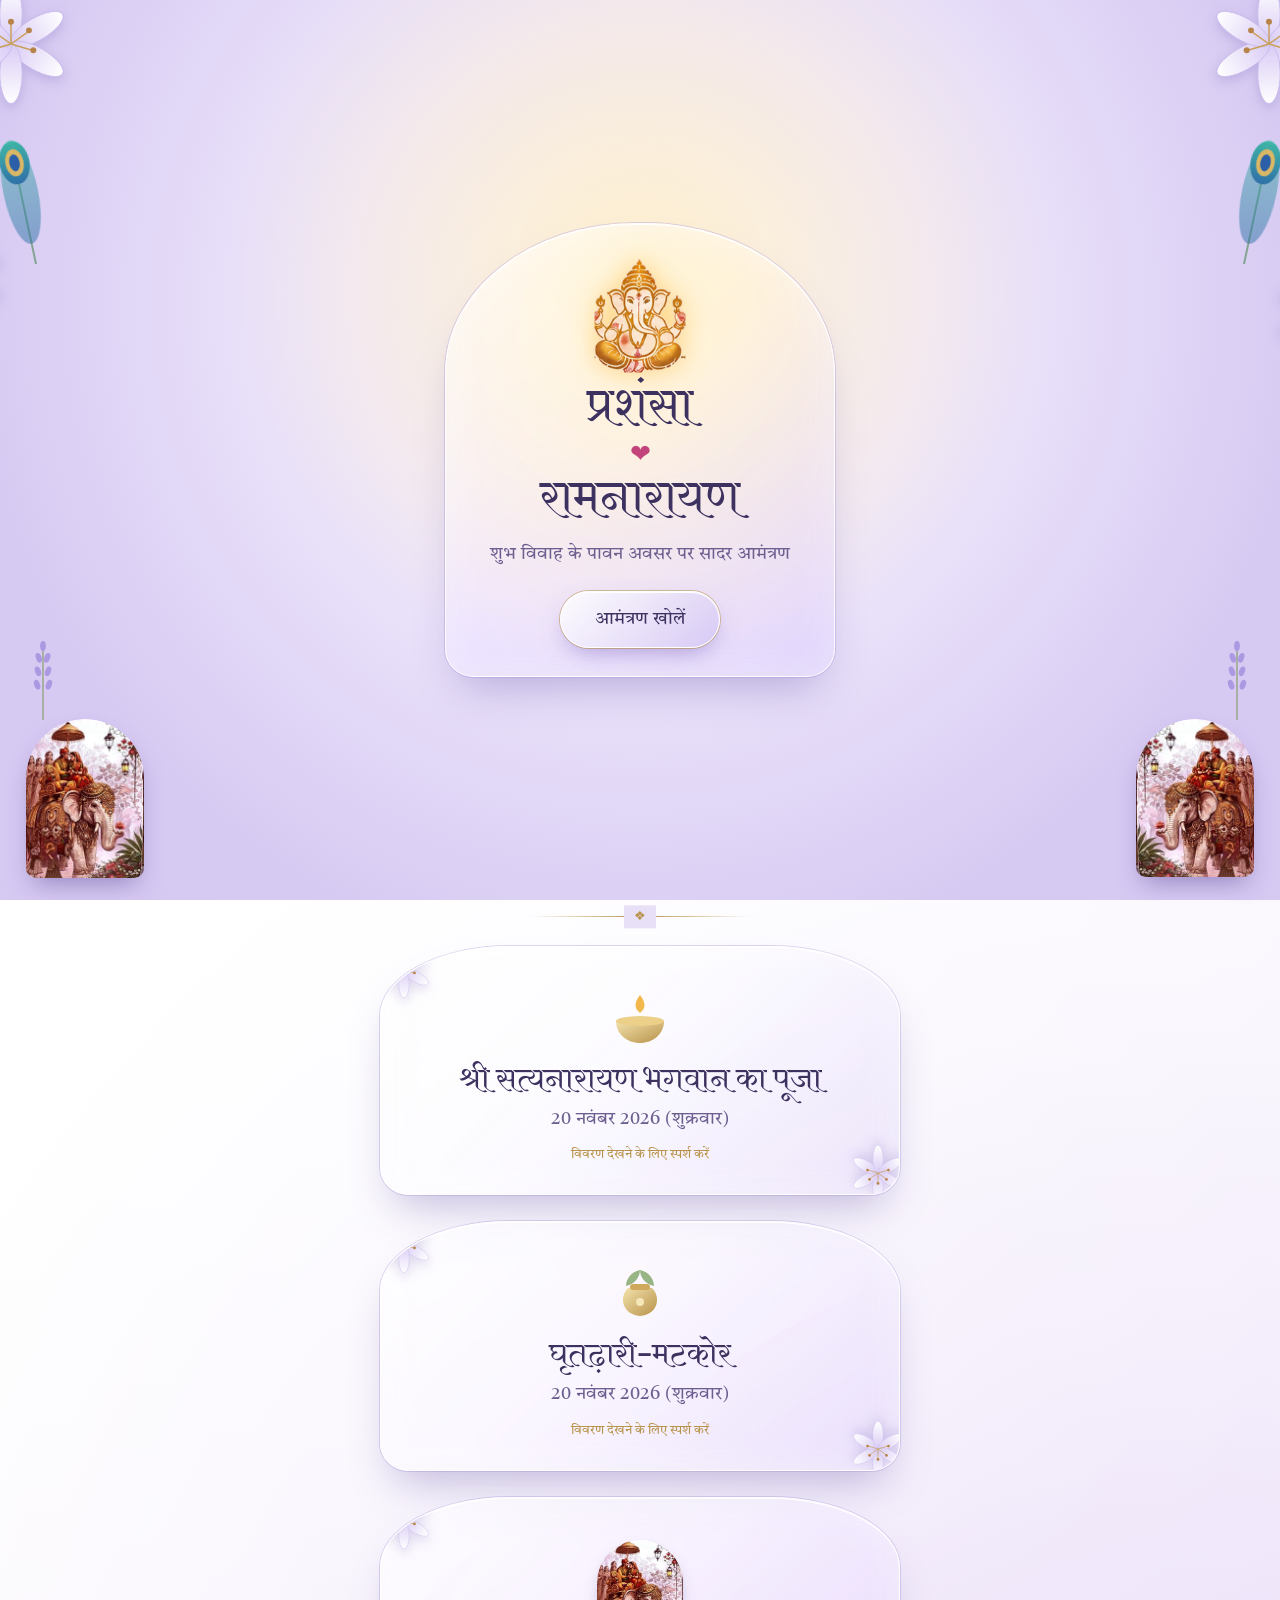
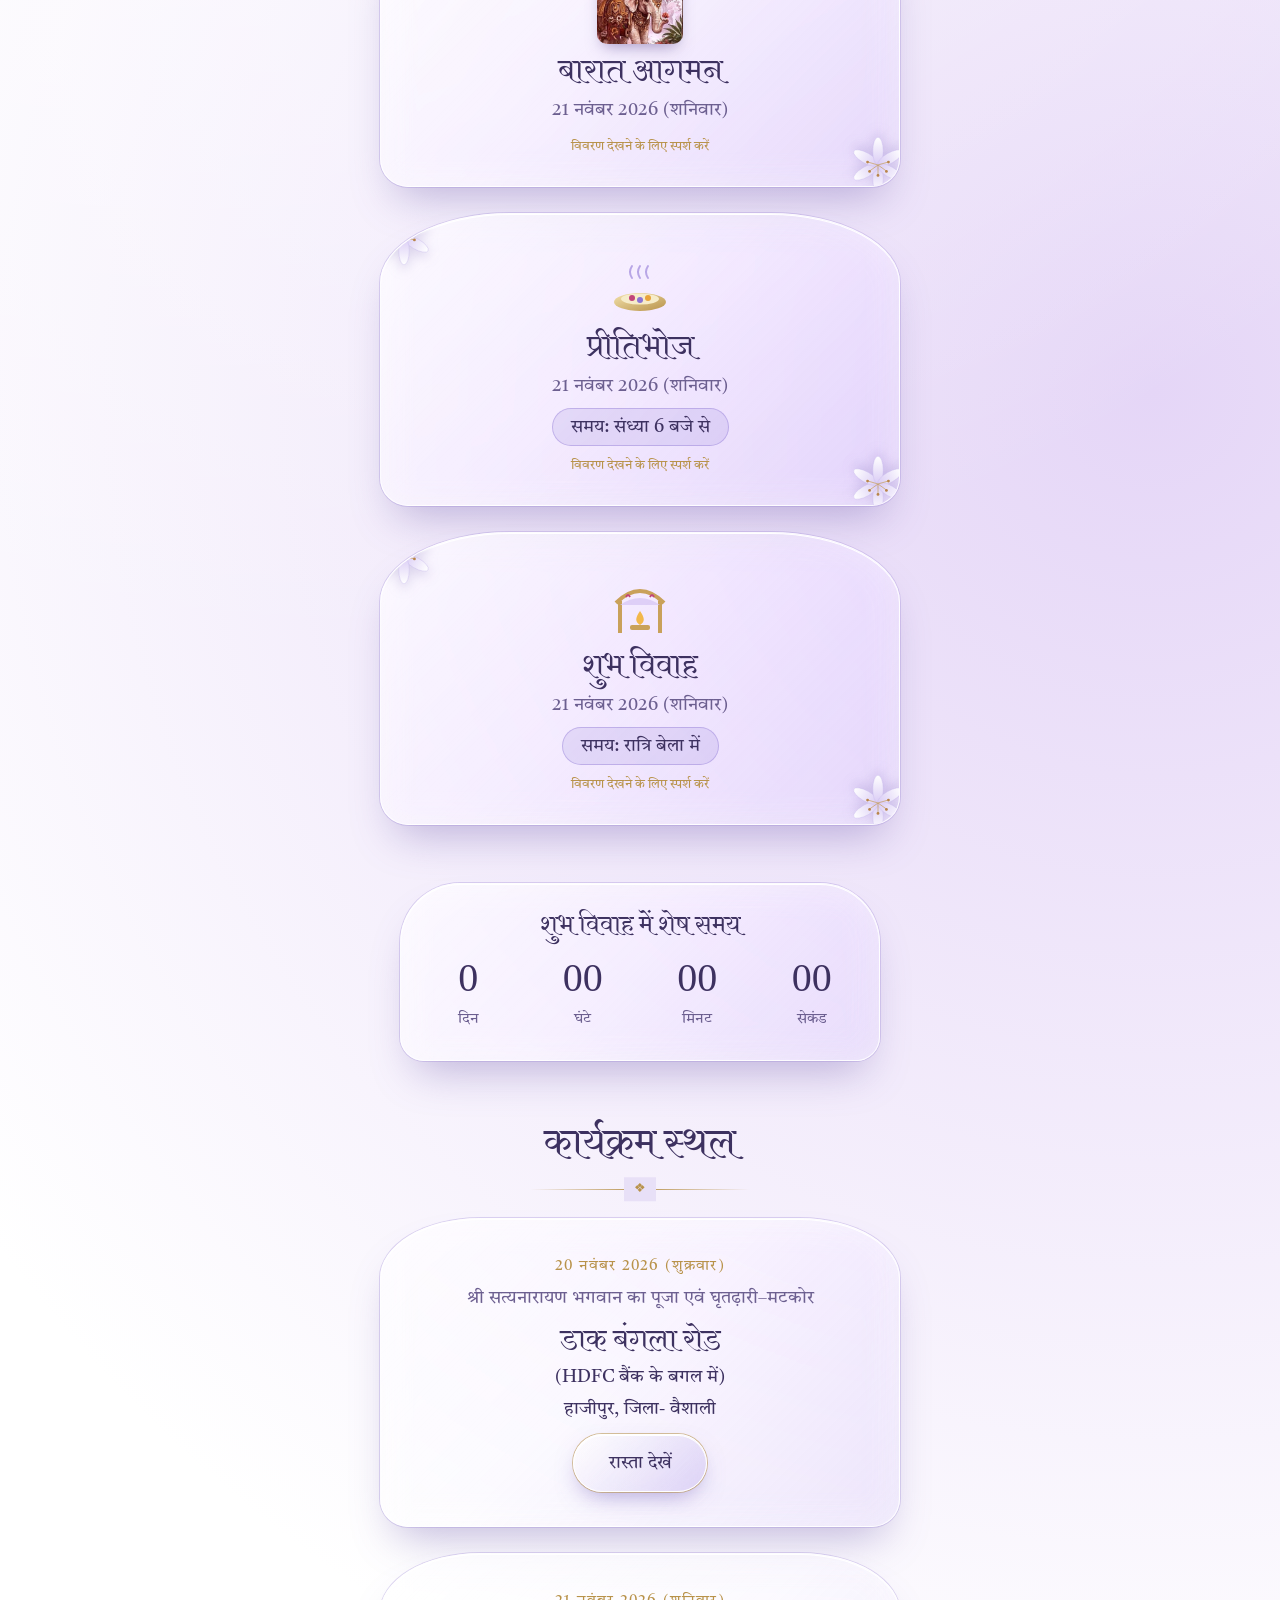
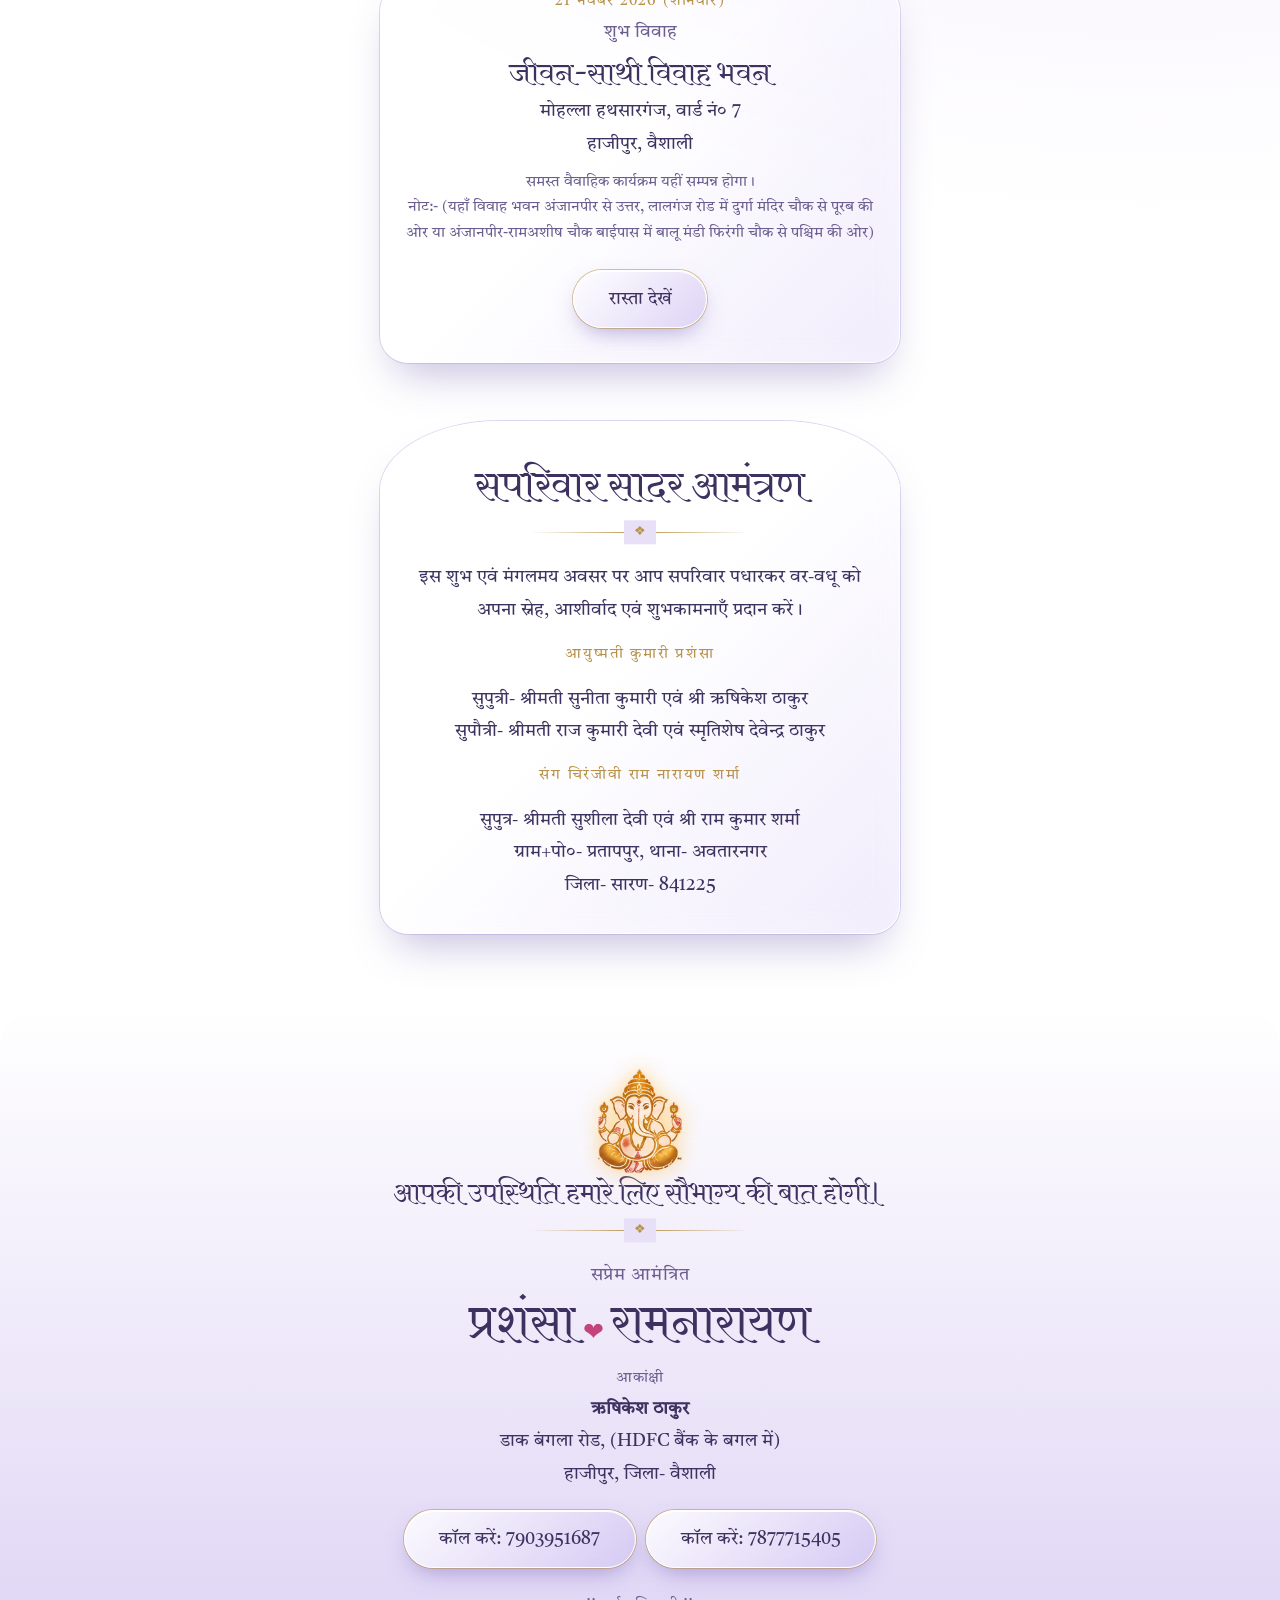
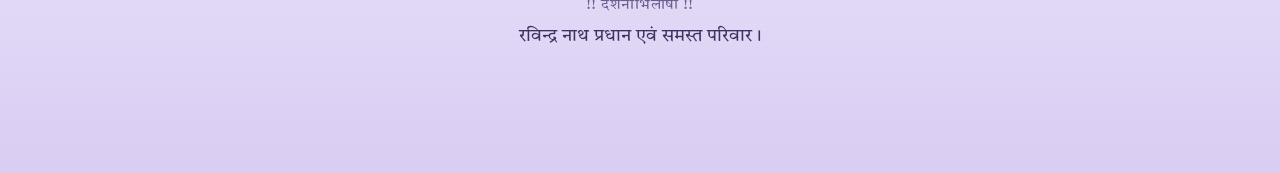
==== commit 9c863af8: "updated file" ====
--- a/prashansa/index.html
+++ b/prashansa/index.html
@@ -4,13 +4,13 @@
 <meta charset="utf-8">
 <meta name="viewport" content="width=device-width, initial-scale=1, viewport-fit=cover">
 <script>/* /prashansa -> /prashansa/ so style.css, script.js and assets/ always load (any host) */(function(){var p=location.pathname;if(p.charAt(p.length-1)!=="/"&&!/\.[a-z0-9]+$/i.test(p))location.replace(p+"/"+location.search+location.hash)})()</script>
-<title>रामनारायण ❤ प्रशंसा – शुभ विवाह आमंत्रण</title>
-<meta name="description" content="शुभ विवाह के पावन अवसर पर सादर आमंत्रण – रामनारायण ❤ प्रशंसा, 21 नवंबर 2026, हाजीपुर (वैशाली)।">
+<title>प्रशंसा ❤ रामनारायण – शुभ विवाह आमंत्रण</title>
+<meta name="description" content="शुभ विवाह के पावन अवसर पर सादर आमंत्रण – प्रशंसा ❤ रामनारायण, 21 नवंबर 2026, हाजीपुर (वैशाली)।">
 <meta name="theme-color" content="#d9cdf3">
 <link rel="canonical" href="https://www.ramwedsprashansa.in/prashansa/">
 <meta property="og:type" content="website">
 <meta property="og:url" content="https://www.ramwedsprashansa.in/prashansa/">
-<meta property="og:title" content="रामनारायण ❤ प्रशंसा – शुभ विवाह आमंत्रण">
+<meta property="og:title" content="प्रशंसा ❤ रामनारायण – शुभ विवाह आमंत्रण">
 <meta property="og:description" content="शुभ विवाह के पावन अवसर पर सादर आमंत्रण – 21 नवंबर 2026">
 <meta property="og:image" content="https://www.ramwedsprashansa.in/prashansa/preview.jpg">
 <meta property="og:image:type" content="image/jpeg"><meta property="og:image:width" content="1200"><meta property="og:image:height" content="630">
@@ -114,6 +114,8 @@
 #mus{position:fixed;right:14px;bottom:calc(env(safe-area-inset-bottom,0px) + 14px);z-index:36;width:48px;height:48px;border-radius:50%;border:1px solid #fff;background:rgba(255,255,255,.6);backdrop-filter:blur(10px);font-size:20px;cursor:pointer;box-shadow:0 6px 16px -6px rgba(80,60,140,.5)}
 .rv{opacity:0;transform:translateY(22px);transition:opacity .9s ease,transform .9s ease}.rv.in{opacity:1;transform:none}
 @media (prefers-reduced-motion:reduce){*,*::before,*::after{animation:none!important;transition-duration:.01ms!important;scroll-behavior:auto!important}.rv{opacity:1;transform:none}#petals,#bfl{display:none}}
+
+.vd{display:block;color:var(--gold);letter-spacing:.08em}.vt{color:var(--soft);margin:.2em 0 .5em;line-height:1.6}.ven .btn{margin-top:8px}
 </style>
 </head>
 <body>
@@ -137,7 +139,7 @@
   <div class="stage" id="s1">
     <div class="archf glass">
       <img class="gg" src="[data-uri]" alt="श्री गणेश">
-      <h1 class="names"><span>रामनारायण</span><i>❤</i><span>प्रशंसा</span></h1>
+      <h1 class="names"><span>प्रशंसा</span><i>❤</i><span>रामनारायण</span></h1>
       <p class="wel">शुभ विवाह के पावन अवसर पर सादर आमंत्रण</p>
       <button class="btn" id="openBtn" type="button">आमंत्रण खोलें</button>
     </div>
@@ -160,14 +162,14 @@
   <div class="stg rv">
     <div class="pk a" id="pka"></div><div class="pk b" id="pkb"></div>
     <div class="panel glass" id="panel">
-      <h1 class="names"><span data-land>रामनारायण</span><i data-land>❤</i><span data-land>प्रशंसा</span></h1>
+      <h1 class="names"><span data-land>प्रशंसा</span><i data-land>❤</i><span data-land>रामनारायण</span></h1>
       <p>दो दिलों के पावन मिलन के शुभ अवसर पर आपकी गरिमामयी उपस्थिति एवं शुभाशीर्वाद सादर प्रार्थनीय है।</p>
     </div>
   </div>
 </header>
 <div class="sky" aria-hidden="true"></div>
 
-<nav aria-label="भाग चुनें"><a href="#events">कार्यक्रम</a><a href="#venue">विवाह स्थल</a><a href="#family">परिवार</a></nav>
+<nav aria-label="भाग चुनें"><a href="#events">कार्यक्रम</a><a href="#venue">स्थान</a><a href="#family">परिवार</a></nav>
 
 <main>
   <section class="sec" id="events">
@@ -179,11 +181,15 @@
       <div class="cd" role="timer" aria-live="off"><div><b id="cd">0</b><span>दिन</span></div><div><b id="ch">0</b><span>घंटे</span></div><div><b id="cm">0</b><span>मिनट</span></div><div><b id="cs">0</b><span>सेकंड</span></div></div></div>
   </section>
   <section class="sec" id="venue">
-    <h2 class="ttl rv">विवाह स्थल</h2><div class="dv"></div>
-    <article class="ven glass rv"><h3>जीवन-साथी विवाह भवन</h3>
+    <h2 class="ttl rv">कार्यक्रम स्थल</h2><div class="dv"></div>
+    <article class="ven glass rv"><small class="vd">20 नवंबर 2026 (शुक्रवार)</small><p class="vt">श्री सत्यनारायण भगवान का पूजा एवं घृतढ़ारी–मटकोर</p>
+      <h3>डाक बंगला रोड</h3><p>(HDFC बैंक के बगल में)<br>हाजीपुर, जिला- वैशाली</p>
+      <a class="btn" id="dir20" target="_blank" rel="noopener" href="#">रास्ता देखें</a></article>
+    <article class="ven glass rv" style="margin-top:26px"><small class="vd">21 नवंबर 2026 (शनिवार)</small><p class="vt">शुभ विवाह</p>
+      <h3>जीवन-साथी विवाह भवन</h3>
       <p>मोहल्ला हथसारगंज, वार्ड नं० 7<br>हाजीपुर, वैशाली</p>
       <p class="n">समस्त वैवाहिक कार्यक्रम यहीं सम्पन्न होगा।<br>नोट:- (यहाँ विवाह भवन अंजानपीर से उत्तर, लालगंज रोड में दुर्गा मंदिर चौक से पूरब की ओर या अंजानपीर-रामअशीष चौक बाईपास में बालू मंडी फिरंगी चौक से पश्चिम की ओर)</p>
-      <a class="btn" id="dir" target="_blank" rel="noopener" href="#">रास्ता देखें</a></article>
+      <a class="btn" id="dir21" target="_blank" rel="noopener" href="#">रास्ता देखें</a></article>
   </section>
   <section class="sec" id="family">
     <article class="fam glass rv"><h2 class="ttl">सपरिवार सादर आमंत्रण</h2><div class="dv"></div>
@@ -199,7 +205,7 @@
   <h2 class="big rv" style="font-size:26px">आपकी उपस्थिति हमारे लिए सौभाग्य की बात होगी।</h2>
   <div class="dv"></div>
   <p class="sm rv">सप्रेम आमंत्रित</p>
-  <h1 class="names rv"><span>रामनारायण</span><i>❤</i><span>प्रशंसा</span></h1>
+  <h1 class="names rv"><span>प्रशंसा</span><i>❤</i><span>रामनारायण</span></h1>
   <p class="rv"><small class="sm">आकांक्षी</small><br><b>ऋषिकेश ठाकुर</b><br>डाक बंगला रोड, (HDFC बैंक के बगल में)<br>हाजीपुर, जिला- वैशाली</p>
   <div class="acts rv" id="acts"></div>
   <p class="rv"><small class="sm">!! दर्शनाभिलाषी !!</small><br>रविन्द्र नाथ प्रधान एवं समस्त परिवार।</p>
@@ -212,22 +218,23 @@
 const CFG={
   target:'2026-11-21T18:00:00+05:30',   /* शुभ विवाह / प्रीतिभोज संध्या 6 बजे से */
   music:'music.mp3',                    /* song file in this folder; the music button shows only if it exists */
-  map:'Jeevansathi Banquet Hall, Hathsarganj (Adalpur), Hajipur, Vaishali, Bihar 844101',
+  map20:'Dak Bungalow Road, near HDFC Bank, Hajipur, Vaishali, Bihar',   /* 20 नवंबर venue (Google Maps search) */
+  map21:'Jeevansathi Banquet Hall, Hathsarganj (Adalpur), Hajipur, Vaishali, Bihar 844101',
   phones:['7903951687','7877715405']
 };
-const VENUE='स्थान: जीवन-साथी विवाह भवन, मोहल्ला हथसारगंज, वार्ड नं० 7, हाजीपुर, वैशाली';
+const V20='स्थान: डाक बंगला रोड, (HDFC बैंक के बगल में), हाजीपुर, जिला- वैशाली',V21='स्थान: जीवन-साथी विवाह भवन, मोहल्ला हथसारगंज, वार्ड नं० 7, हाजीपुर, वैशाली';
 const FN=[ /* कार्यक्रम – details from the bride's printed card; add "tm" only when a time is printed */
-  {ic:'diya',t:'श्री सत्यनारायण भगवान का पूजा',d:'20 नवंबर 2026 (शुक्रवार)'},
-  {ic:'matka',t:'घृतढ़ारी–मटकोर',d:'20 नवंबर 2026 (शुक्रवार)'},
-  {ic:'baraat',t:'बारात आगमन',d:'21 नवंबर 2026 (शनिवार)'},
-  {ic:'thali',t:'प्रीतिभोज',d:'21 नवंबर 2026 (शनिवार)',tm:'संध्या 6 बजे से'},
-  {ic:'mandap',t:'शुभ विवाह',d:'21 नवंबर 2026 (शनिवार)',tm:'रात्रि बेला में'}
+  {ic:'diya',t:'श्री सत्यनारायण भगवान का पूजा',d:'20 नवंबर 2026 (शुक्रवार)',v:V20},
+  {ic:'matka',t:'घृतढ़ारी–मटकोर',d:'20 नवंबर 2026 (शुक्रवार)',v:V20},
+  {ic:'baraat',t:'बारात आगमन',d:'21 नवंबर 2026 (शनिवार)',v:V21},
+  {ic:'thali',t:'प्रीतिभोज',d:'21 नवंबर 2026 (शनिवार)',tm:'संध्या 6 बजे से',v:V21},
+  {ic:'mandap',t:'शुभ विवाह',d:'21 नवंबर 2026 (शनिवार)',tm:'रात्रि बेला में',v:V21}
 ];
 /* ===================== */
 const $=s=>document.querySelector(s),$$=s=>[...document.querySelectorAll(s)],R=(a,b)=>a+Math.random()*(b-a);
 const reduce=matchMedia('(prefers-reduced-motion: reduce)').matches;
 const intro=$('#intro');document.body.style.overflow='hidden';
-$('#dir').href='https://www.google.com/maps/search/?api=1&query='+encodeURIComponent(CFG.map);
+['20','21'].forEach(n=>$('#dir'+n).href='https://www.google.com/maps/search/?api=1&query='+encodeURIComponent(CFG['map'+n]));
 $('#acts').innerHTML=CFG.phones.map(p=>`<a class="btn" href="tel:+91${p}">कॉल करें: ${p}</a>`).join('');
 
 /* ---------- illustrations ---------- */
@@ -245,7 +252,7 @@
 $('#pka').innerHTML=$('#pkb').innerHTML=peacock();
 
 /* ---------- function cards ---------- */
-$('#fns').innerHTML=FN.map(f=>`<article class="card glass rv" tabindex="0" role="button" aria-expanded="false">${lily('c1')}${lily('c2')}${IC[f.ic]}<h3>${f.t}</h3><p class="d">${f.d}</p>${f.tm?`<span class="tm">समय: ${f.tm}</span>`:''}<div class="more"><div><p>${VENUE}</p></div></div><span class="hint">विवरण देखने के लिए स्पर्श करें</span></article>`).join('');
+$('#fns').innerHTML=FN.map(f=>`<article class="card glass rv" tabindex="0" role="button" aria-expanded="false">${lily('c1')}${lily('c2')}${IC[f.ic]}<h3>${f.t}</h3><p class="d">${f.d}</p>${f.tm?`<span class="tm">समय: ${f.tm}</span>`:''}<div class="more"><div><p>${f.v}</p></div></div><span class="hint">विवरण देखने के लिए स्पर्श करें</span></article>`).join('');
 $$('.card').forEach(c=>{
   const tog=()=>{const o=c.classList.toggle('open');c.setAttribute('aria-expanded',o)};
   c.addEventListener('click',tog);c.addEventListener('keydown',e=>{if(e.key==='Enter'||e.key===' '){e.preventDefault();tog()}});
